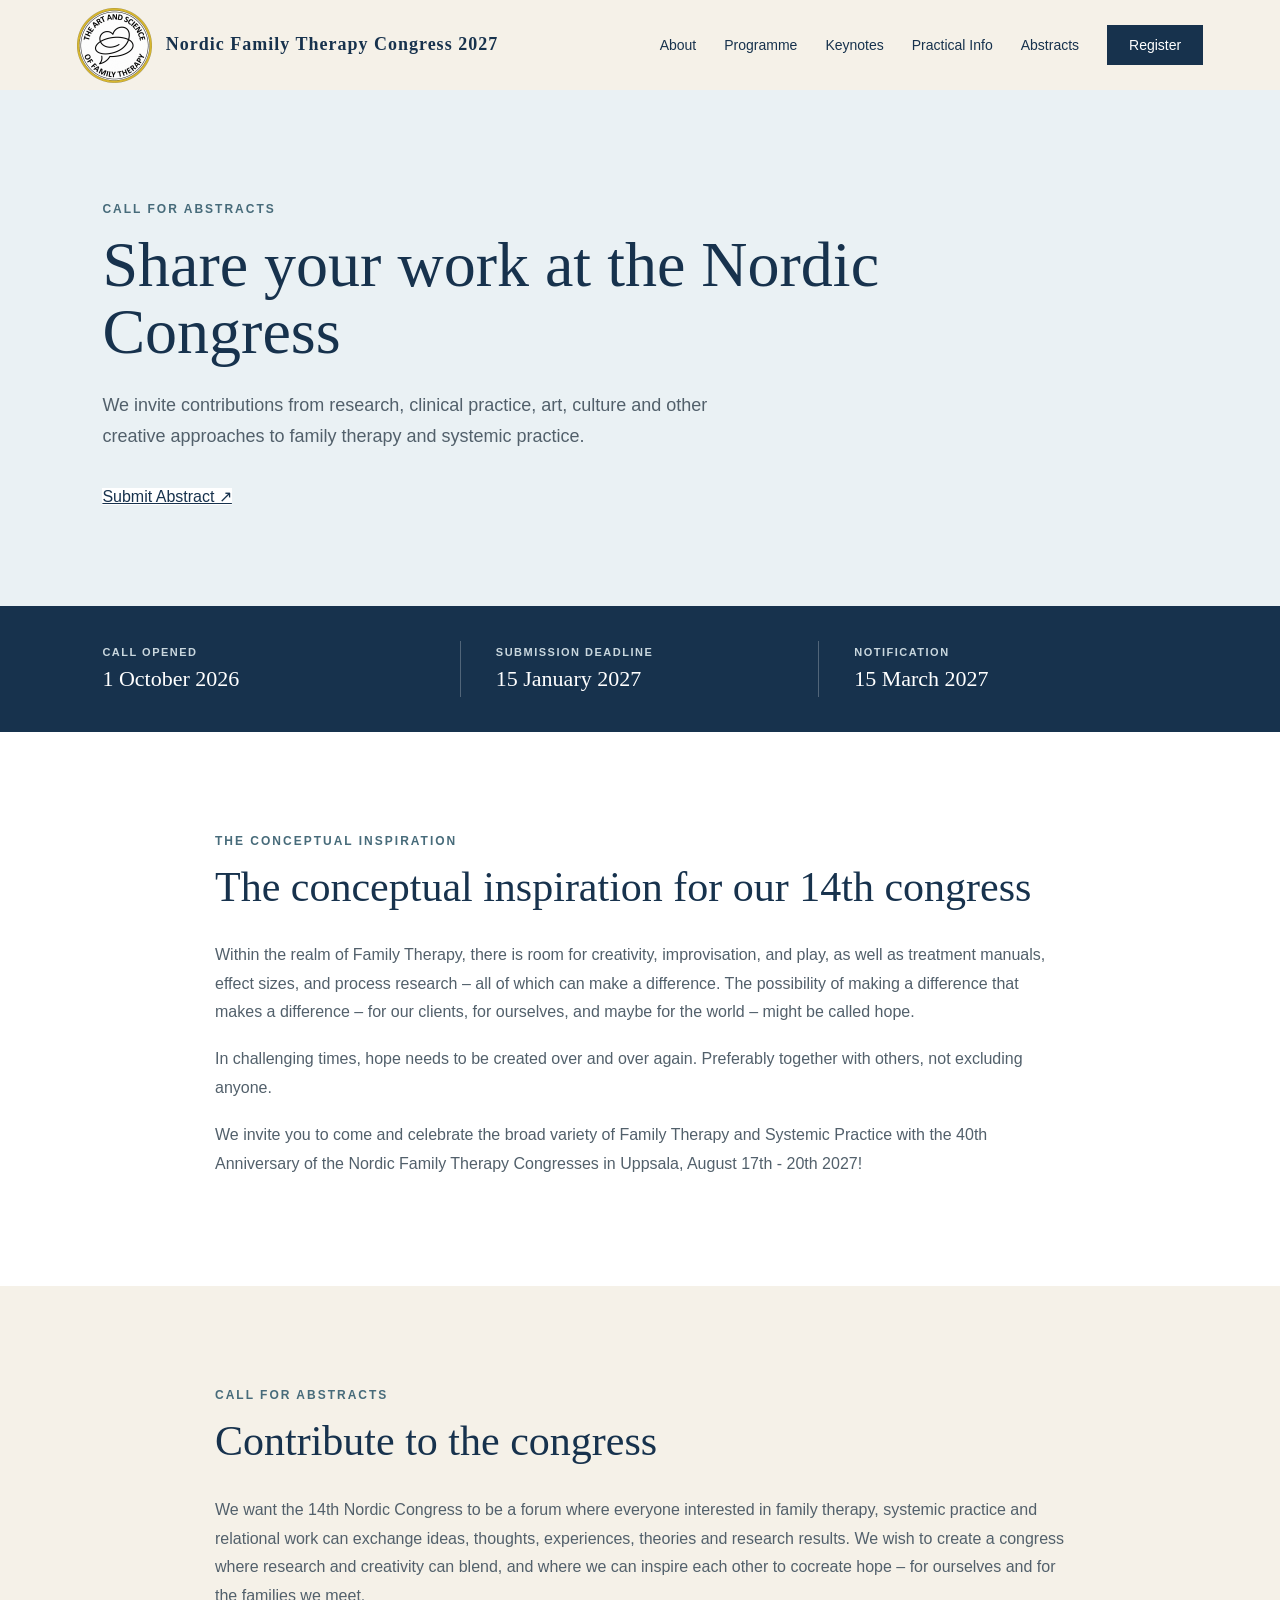
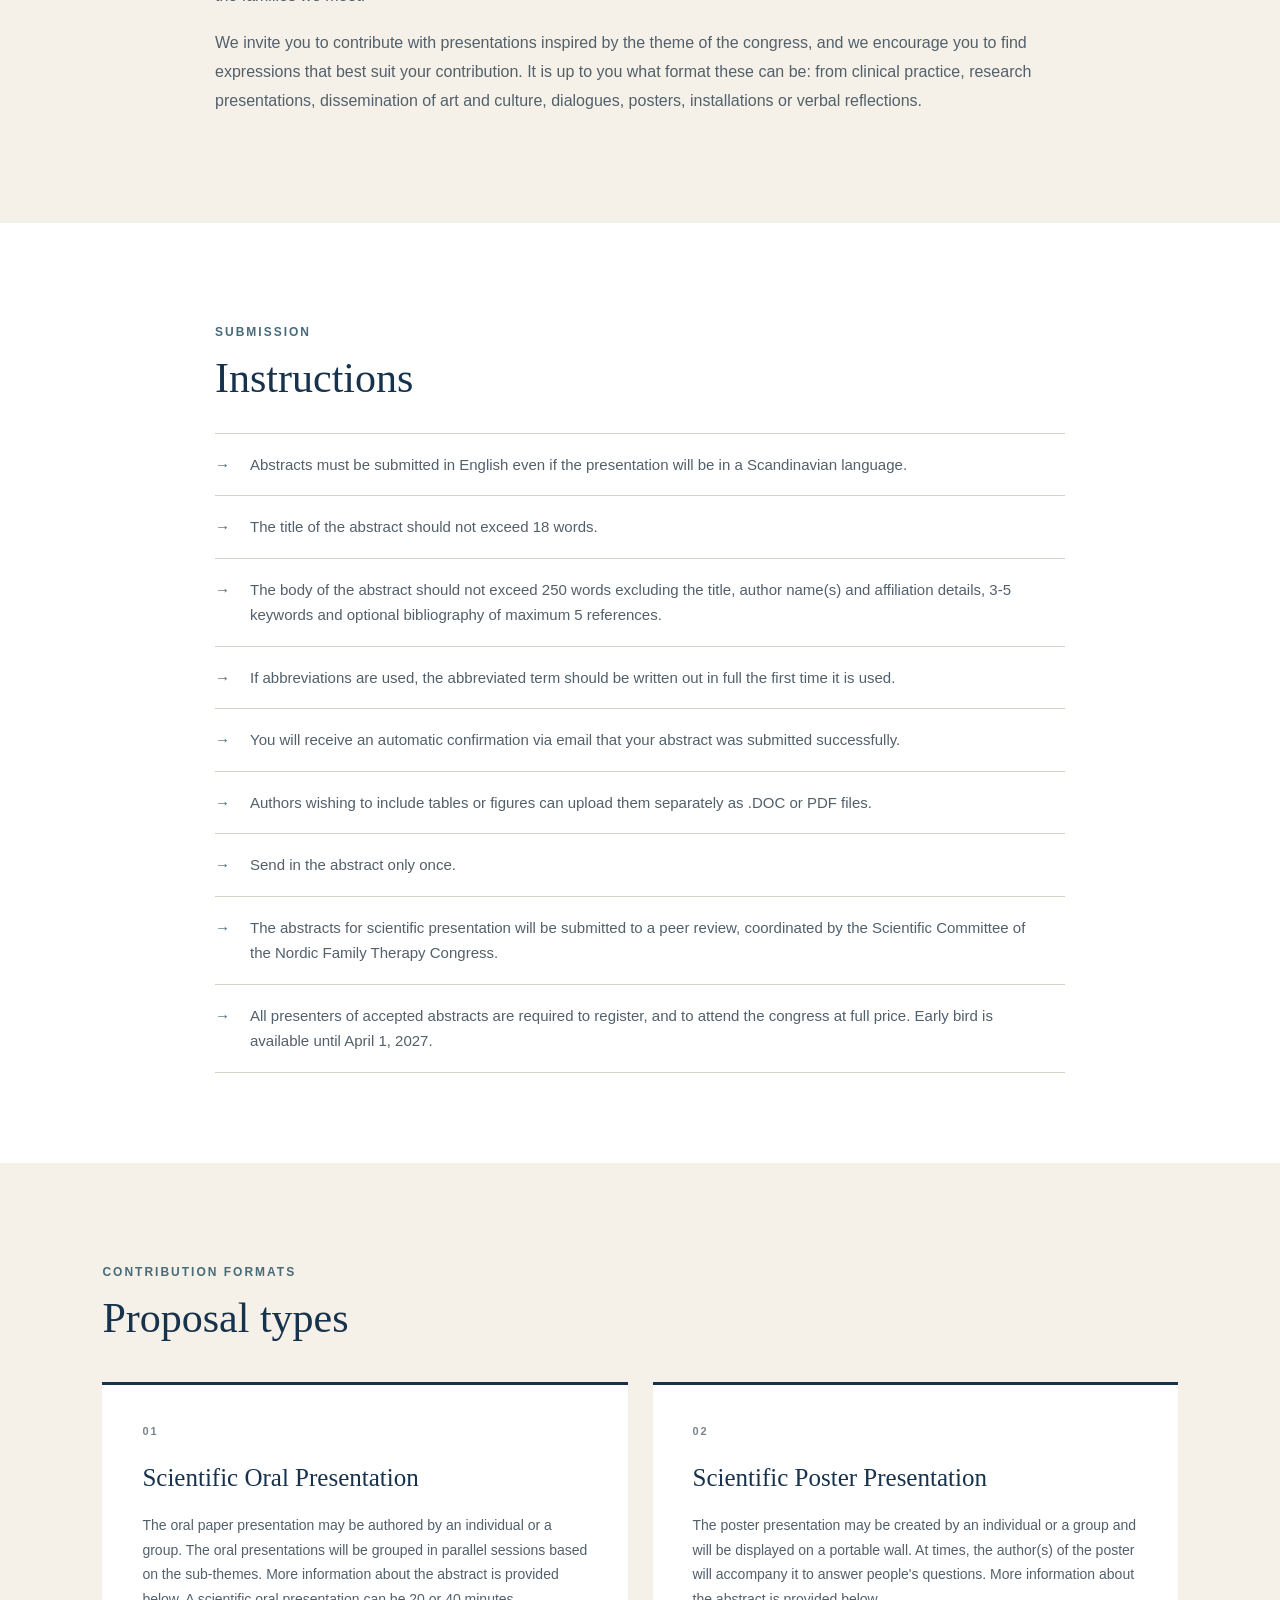
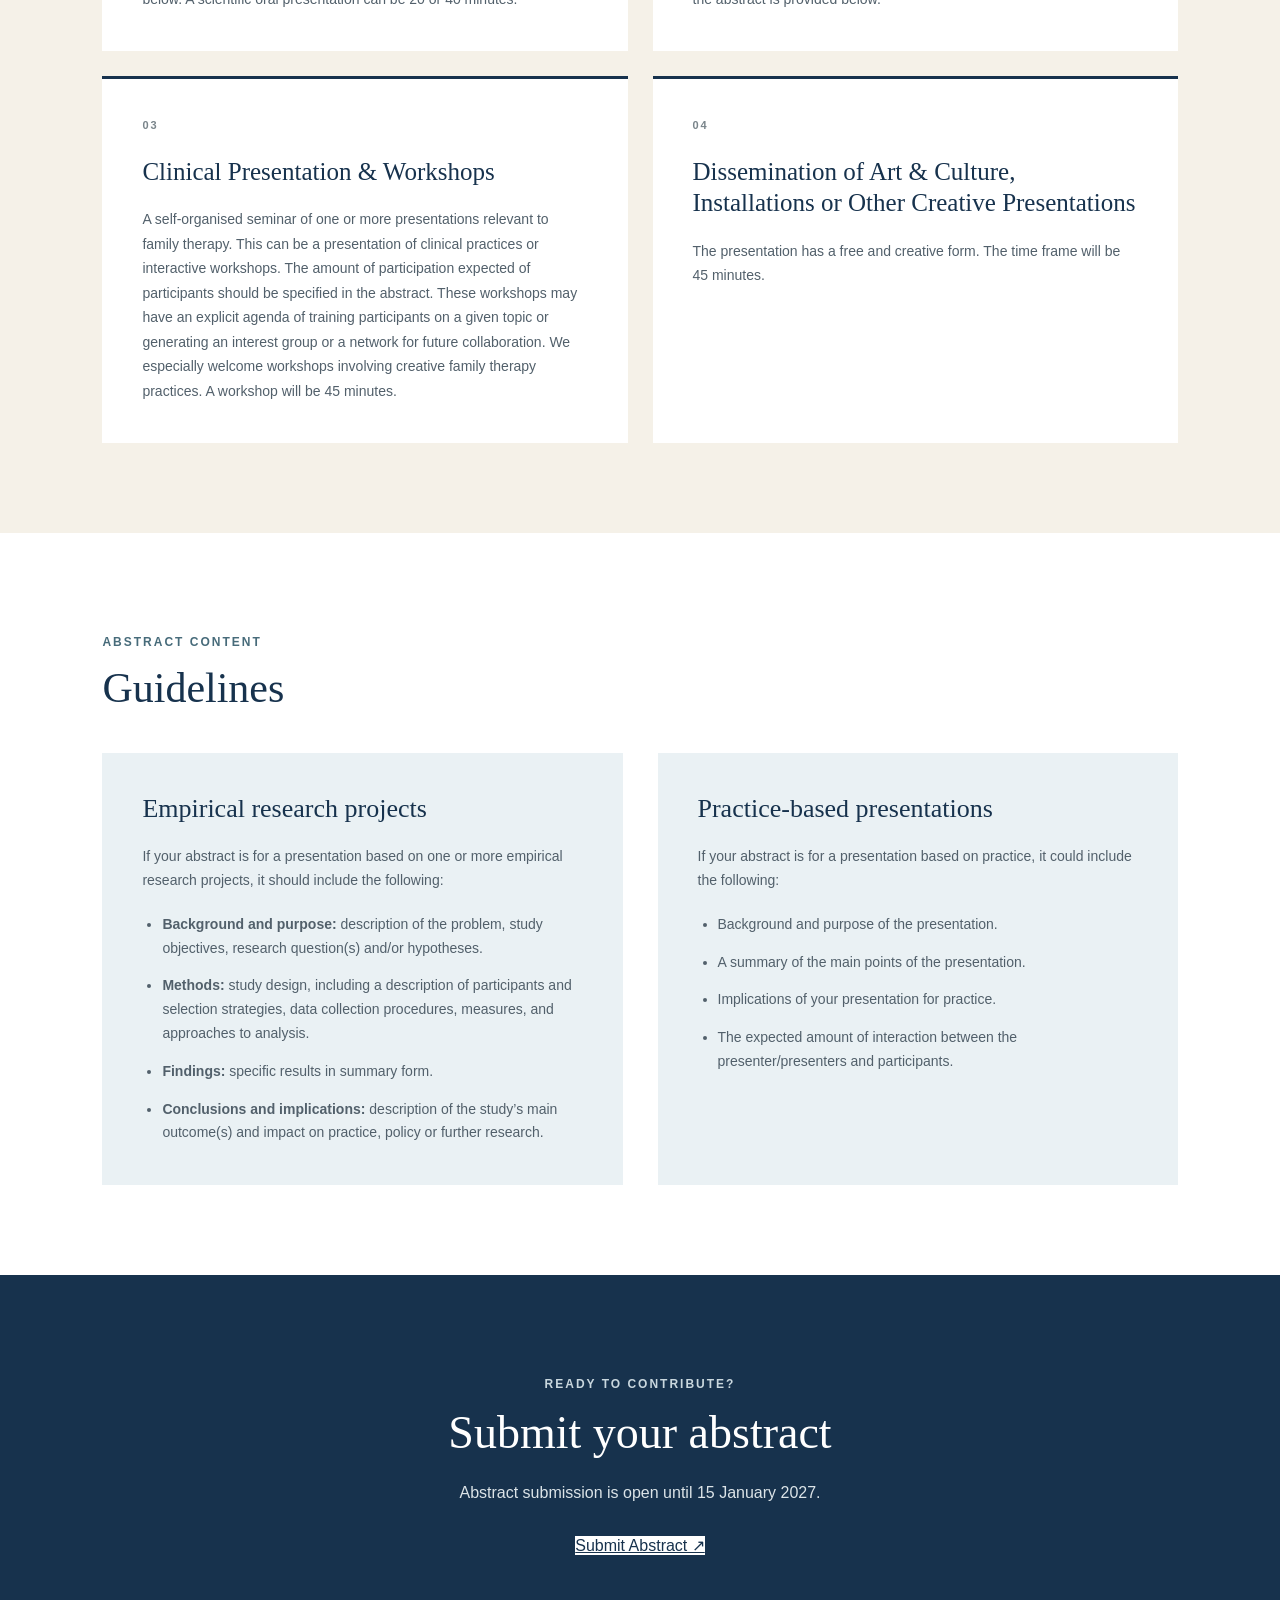
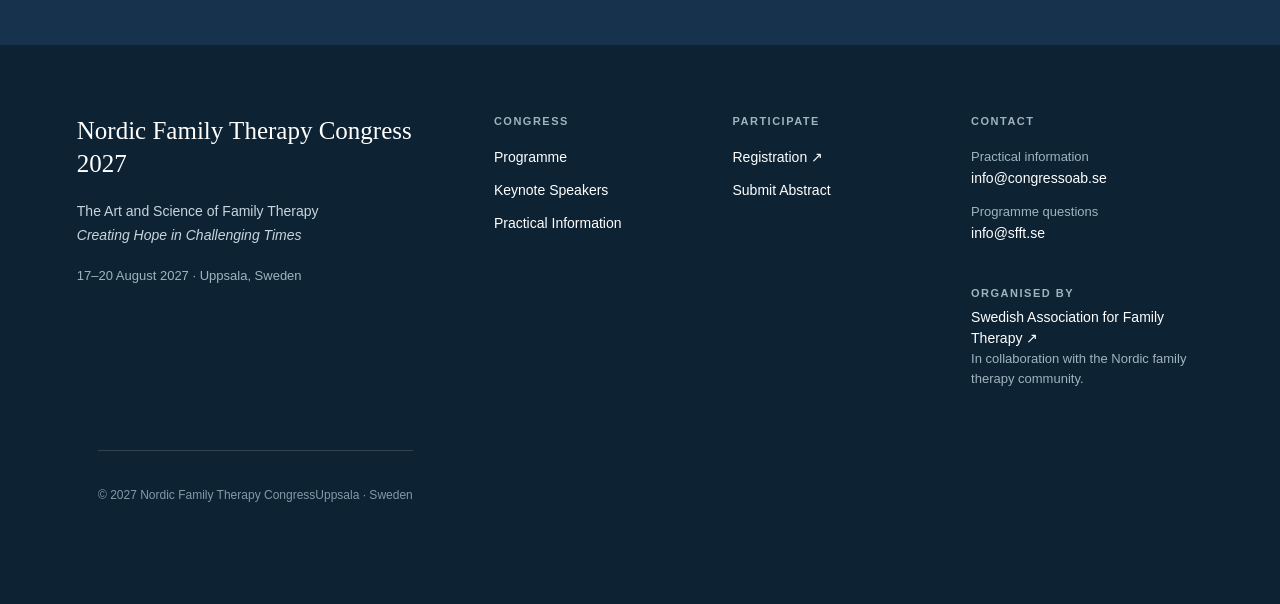
==== abstracts.html @ 8c4e74af "Lagt till abstracs.html och ändrat länkar till den och lagt till kontakt i footer" ====
<!DOCTYPE html>
<html lang="en">

<head>
    <meta charset="UTF-8">
    <meta name="viewport" content="width=device-width, initial-scale=1.0">

    <title>Practical Information | Nordic Family Therapy Congress 2027</title>

    <link rel="stylesheet" href="css/style.css">
</head>

<body>

    <header>

        <div class="logo">
    <a href="index.html">
        <img src="images/logo.webp"
             alt="Nordic Family Therapy Congress 2027 logo">
        <span>Nordic Family Therapy Congress 2027</span>
    </a>
</div>

        <button
            class="menu-toggle"
            aria-label="Open menu"
            aria-expanded="false"
        >
            <span></span>
            <span></span>
            <span></span>
        </button>

        <nav id="main-nav">

            <a href="index.html#about">About</a>

            <a href="index.html#programme">Programme</a>

            <a href="keynotes.html">Keynotes</a>

            <a href="practical-info.html">Practical Info</a>

            <a href="abstracts.html">Abstracts</a>

            <a
                class="register-button"
                href="https://axacoair.se/go?Ll78cadP"
                target="_blank"
                rel="noopener noreferrer"
            >
                Register
            </a>

        </nav>

    </header>


    <main>

    <!-- ABSTRACTS HERO -->
    <section class="subpage-hero abstracts-hero">
        <p class="section-label">CALL FOR ABSTRACTS</p>
        <h1>Share your work at the Nordic Congress</h1>

        <p class="subpage-intro">
            We invite contributions from research, clinical practice, art,
            culture and other creative approaches to family therapy and
            systemic practice.
        </p>

        <div class="abstract-hero-action">
            <a href="https://axacoair.se/go?FrjeRPb4"
               class="primary-button"
               target="_blank"
               rel="noopener noreferrer">
                Submit Abstract ↗
            </a>
        </div>
    </section>


    <!-- IMPORTANT DATES -->
    <section class="abstract-dates">
        <div class="abstract-dates-inner">

            <div class="abstract-date">
                <span>CALL OPENED</span>
                <strong>1 October 2026</strong>
            </div>

            <div class="abstract-date">
                <span>SUBMISSION DEADLINE</span>
                <strong>15 January 2027</strong>
            </div>

            <div class="abstract-date">
                <span>NOTIFICATION</span>
                <strong>15 March 2027</strong>
            </div>

        </div>
    </section>


    <!-- CONCEPTUAL INSPIRATION -->
    <section class="abstract-section">
        <div class="abstract-content">

            <p class="section-label">THE CONCEPTUAL INSPIRATION</p>
            <h2>The conceptual inspiration for our 14th congress</h2>

            <p>
                Within the realm of Family Therapy, there is room for creativity,
                improvisation, and play, as well as treatment manuals, effect sizes,
                and process research – all of which can make a difference. The
                possibility of making a difference that makes a difference – for our
                clients, for ourselves, and maybe for the world – might be called hope.
            </p>

            <p>
                In challenging times, hope needs to be created over and over again.
                Preferably together with others, not excluding anyone.
            </p>

            <p>
                We invite you to come and celebrate the broad variety of Family Therapy
                and Systemic Practice with the 40th Anniversary of the Nordic Family
                Therapy Congresses in Uppsala, August 17th - 20th 2027!
            </p>

        </div>
    </section>


    <!-- CALL FOR ABSTRACTS -->
    <section class="abstract-section abstract-section-light">
        <div class="abstract-content">

            <p class="section-label">CALL FOR ABSTRACTS</p>
            <h2>Contribute to the congress</h2>

            <p>
                We want the 14th Nordic Congress to be a forum where everyone interested
                in family therapy, systemic practice and relational work can exchange
                ideas, thoughts, experiences, theories and research results. We wish to
                create a congress where research and creativity can blend, and where we
                can inspire each other to cocreate hope – for ourselves and for the
                families we meet.
            </p>

            <p>
                We invite you to contribute with presentations inspired by the theme of
                the congress, and we encourage you to find expressions that best suit
                your contribution. It is up to you what format these can be: from
                clinical practice, research presentations, dissemination of art and
                culture, dialogues, posters, installations or verbal reflections.
            </p>

        </div>
    </section>


    <!-- INSTRUCTIONS -->
    <section class="abstract-section">
        <div class="abstract-content">

            <p class="section-label">SUBMISSION</p>
            <h2>Instructions</h2>

            <ul class="abstract-list">
                <li>
                    Abstracts must be submitted in English even if the presentation
                    will be in a Scandinavian language.
                </li>

                <li>
                    The title of the abstract should not exceed 18 words.
                </li>

                <li>
                    The body of the abstract should not exceed 250 words excluding
                    the title, author name(s) and affiliation details, 3-5 keywords
                    and optional bibliography of maximum 5 references.
                </li>

                <li>
                    If abbreviations are used, the abbreviated term should be written
                    out in full the first time it is used.
                </li>

                <li>
                    You will receive an automatic confirmation via email that your
                    abstract was submitted successfully.
                </li>

                <li>
                    Authors wishing to include tables or figures can upload them
                    separately as .DOC or PDF files.
                </li>

                <li>
                    Send in the abstract only once.
                </li>

                <li>
                    The abstracts for scientific presentation will be submitted to
                    a peer review, coordinated by the Scientific Committee of the
                    Nordic Family Therapy Congress.
                </li>

                <li>
                    All presenters of accepted abstracts are required to register,
                    and to attend the congress at full price. Early bird is available
                    until April 1, 2027.
                </li>
            </ul>

        </div>
    </section>


    <!-- PROPOSAL TYPES -->
    <section class="abstract-section abstract-section-light">
        <div class="abstract-content abstract-content-wide">

            <p class="section-label">CONTRIBUTION FORMATS</p>
            <h2>Proposal types</h2>

            <div class="proposal-grid">

                <article class="proposal-card">
                    <p class="proposal-number">01</p>
                    <h3>Scientific Oral Presentation</h3>
                    <p>
                        The oral paper presentation may be authored by an individual
                        or a group. The oral presentations will be grouped in parallel
                        sessions based on the sub-themes. More information about the
                        abstract is provided below. A scientific oral presentation can
                        be 20 or 40 minutes.
                    </p>
                </article>

                <article class="proposal-card">
                    <p class="proposal-number">02</p>
                    <h3>Scientific Poster Presentation</h3>
                    <p>
                        The poster presentation may be created by an individual or a
                        group and will be displayed on a portable wall. At times, the
                        author(s) of the poster will accompany it to answer people's
                        questions. More information about the abstract is provided below.
                    </p>
                </article>

                <article class="proposal-card">
                    <p class="proposal-number">03</p>
                    <h3>Clinical Presentation &amp; Workshops</h3>
                    <p>
                        A self-organised seminar of one or more presentations relevant
                        to family therapy. This can be a presentation of clinical
                        practices or interactive workshops. The amount of participation
                        expected of participants should be specified in the abstract.
                        These workshops may have an explicit agenda of training
                        participants on a given topic or generating an interest group
                        or a network for future collaboration. We especially welcome
                        workshops involving creative family therapy practices.
                        A workshop will be 45 minutes.
                    </p>
                </article>

                <article class="proposal-card">
                    <p class="proposal-number">04</p>
                    <h3>Dissemination of Art &amp; Culture, Installations or Other Creative Presentations</h3>
                    <p>
                        The presentation has a free and creative form. The time frame
                        will be 45 minutes.
                    </p>
                </article>

            </div>

        </div>
    </section>


    <!-- GUIDELINES -->
    <section class="abstract-section">
        <div class="abstract-content abstract-content-wide">

            <p class="section-label">ABSTRACT CONTENT</p>
            <h2>Guidelines</h2>

            <div class="guideline-grid">

                <div class="guideline-block">
                    <h3>Empirical research projects</h3>

                    <p>
                        If your abstract is for a presentation based on one or more
                        empirical research projects, it should include the following:
                    </p>

                    <ul>
                        <li>
                            <strong>Background and purpose:</strong> description of the
                            problem, study objectives, research question(s) and/or
                            hypotheses.
                        </li>

                        <li>
                            <strong>Methods:</strong> study design, including a
                            description of participants and selection strategies, data
                            collection procedures, measures, and approaches to analysis.
                        </li>

                        <li>
                            <strong>Findings:</strong> specific results in summary form.
                        </li>

                        <li>
                            <strong>Conclusions and implications:</strong> description
                            of the study’s main outcome(s) and impact on practice,
                            policy or further research.
                        </li>
                    </ul>
                </div>

                <div class="guideline-block">
                    <h3>Practice-based presentations</h3>

                    <p>
                        If your abstract is for a presentation based on practice, it
                        could include the following:
                    </p>

                    <ul>
                        <li>Background and purpose of the presentation.</li>
                        <li>A summary of the main points of the presentation.</li>
                        <li>Implications of your presentation for practice.</li>
                        <li>
                            The expected amount of interaction between the
                            presenter/presenters and participants.
                        </li>
                    </ul>
                </div>

            </div>

        </div>
    </section>


    <!-- FINAL SUBMISSION -->
    <section class="abstract-submit">
        <div class="abstract-submit-inner">

            <p class="section-label">READY TO CONTRIBUTE?</p>
            <h2>Submit your abstract</h2>

            <p>
                Abstract submission is open until 15 January 2027.
            </p>

            <a href="https://axacoair.se/go?FrjeRPb4"
               class="primary-button"
               target="_blank"
               rel="noopener noreferrer">
                Submit Abstract ↗
            </a>

        </div>
    </section>

</main>


    <footer class="site-footer">

        <div class="footer-main">

            <div class="footer-brand">

                <p class="footer-title">
                    Nordic Family Therapy Congress 2027
                </p>

                <p class="footer-theme">
                    The Art and Science of Family Therapy<br>
                    <em>Creating Hope in Challenging Times</em>
                </p>

                <p class="footer-date">
                    17–20 August 2027 · Uppsala, Sweden
                </p>

            </div>


            <div class="footer-links">

                <h3>Congress</h3>

                <a href="index.html#programme">Programme</a>

                <a href="keynotes.html">Keynote Speakers</a>

                <a href="practical-info.html">Practical Information</a>

            </div>


            <div class="footer-links">

                <h3>Participate</h3>

                <a
                    href="https://axacoair.se/go?Ll78cadP"
                    target="_blank"
                    rel="noopener noreferrer"
                >
                    Registration ↗
                </a>

                <a href="abstracts.html">Submit Abstract</a>

            </div>


            <div class="footer-links">
    <h3>Contact</h3>

    <p>
        Practical information<br>
        <a href="mailto:info@congressoab.se">info@congressoab.se</a>
    </p>

    <p>
        Programme questions<br>
        <a href="mailto:info@sfft.se">info@sfft.se</a>
    </p>

    <div class="footer-organiser">
        <h3>Organised by</h3>
        <a href="https://sfft.se/"
           target="_blank"
           rel="noopener noreferrer">
            Swedish Association for Family Therapy ↗
        </a>
        <p>In collaboration with the Nordic family therapy community.</p>
    </div>

        </div>


        <div class="footer-bottom">

            <p>© 2027 Nordic Family Therapy Congress</p>

            <p>Uppsala · Sweden</p>

        </div>

    </footer>


    <script>

        const menuToggle = document.querySelector('.menu-toggle');
        const navigation = document.querySelector('#main-nav');

        menuToggle.addEventListener('click', function () {

            navigation.classList.toggle('open');

            const isOpen = navigation.classList.contains('open');

            menuToggle.setAttribute('aria-expanded', isOpen);

        });


        navigation.querySelectorAll('a').forEach(function (link) {

            link.addEventListener('click', function () {

                navigation.classList.remove('open');

                menuToggle.setAttribute('aria-expanded', 'false');

            });

        });

    </script>

</body>

</html>
---- css/style.css ----
* {
    box-sizing: border-box;
}

html {
    scroll-behavior: smooth;
}

body {
    margin: 0;
    background-color: #f5f1e8;
    color: #17324d;
    font-family: Arial, sans-serif;
}


/* HEADER */

header {
    height: 90px;
    padding: 0 6%;
    display: flex;
    align-items: center;
    justify-content: space-between;
    background-color: #f5f1e8;
}

.logo {
    font-weight: bold;
    letter-spacing: 1px;
}

.logo a {
    display: flex;
    align-items: center;
    gap: 14px;
    color: #17324d;
    text-decoration: none;
}

.logo img {
    width: 75px;
    height: auto;
    display: block;
}

.logo span {
    font-family: Georgia, serif;
    font-size: 18px;
    line-height: 1.2;
}

nav {
    display: flex;
    align-items: center;
    gap: 28px;
}

nav a {
    color: #17324d;
    text-decoration: none;
    font-size: 14px;
}

.register-button {
    background-color: #17324d;
    color: white;
    padding: 12px 22px;
}


/* HERO */

.hero {
    min-height: 700px;
    padding: 110px 8%;

    background:
        linear-gradient(
            rgba(15, 40, 60, 0.55),
            rgba(15, 40, 60, 0.55)
        ),
        url("../images/uppsala-universitet.webp");

    background-size: cover;
    background-position: center;

    color: white;
}

.date {
    font-size: 14px;
    letter-spacing: 2px;
    font-weight: bold;
}

.hero h1 {
    font-family: Georgia, serif;
    font-size: 72px;
    line-height: 1.05;
    font-weight: normal;
    max-width: 850px;
    margin: 30px 0;
}

.hero h2 {
    font-family: Georgia, serif;
    font-size: 28px;
    font-weight: normal;
    font-style: italic;
}

.buttons {
    display: flex;
    gap: 15px;
    margin-top: 45px;
}

.buttons a {
    padding: 16px 28px;
    text-decoration: none;
    font-weight: bold;
}

.primary-button {
    background-color: white;
    color: #17324d;
}

.secondary-button {
    border: 2px solid white;
    color: white;
}
/* QUICK INFO */

.quick-info {
    display: grid;
    grid-template-columns: repeat(4, 1fr);
    max-width: 1300px;
    margin: 0 auto;
    padding: 45px 40px;
    background-color: #f5f1e8;
}

.info-box {
    padding: 10px 35px;
    border-right: 1px solid #c9c5bc;
}

.info-box:last-child {
    border-right: none;
}

.info-icon {
    font-size: 28px;
    margin-bottom: 15px;
}

.info-box h3 {
    font-family: Georgia, serif;
    font-size: 20px;
    margin: 0 0 10px 0;
}

.info-box p {
    font-size: 14px;
    line-height: 1.6;
    margin: 0;
    color: #52606b;
}
/* THEME SECTION */

.theme-section {
    display: grid;
    grid-template-columns: 1.15fr 0.85fr;
    min-height: 520px;
    background-color: #ffffff;
}

.theme-text {
    padding: 80px 9%;
}

.theme-lead {
    font-size: 17px !important;
}

.theme-quote {
    max-width: 600px;
    margin: 15px 0 30px 0;
    padding: 5px 0 5px 25px;

    border-left: 2px solid #476b7a;

    color: #17324d;

    font-family: Georgia, serif;
    font-size: 21px;
    line-height: 1.55;
    font-style: italic;
}

.anniversary-note {
    max-width: 600px;
    margin-top: 15px;
    padding-top: 25px;

    border-top: 1px solid #d8d3c8;
}

.anniversary-note span {
    display: block;
    margin-bottom: 10px;

    color: #476b7a;

    font-size: 11px;
    font-weight: bold;
    letter-spacing: 2px;
}

.anniversary-note p {
    margin: 0;

    color: #52606b;

    font-size: 15px;
    line-height: 1.8;
}

.section-label {
    font-size: 12px;
    font-weight: bold;
    letter-spacing: 2px;
    color: #476b7a;
    margin-bottom: 15px;
}

.theme-text h2 {
    font-family: Georgia, serif;
    font-size: 44px;
    line-height: 1.1;
    font-weight: normal;
    margin: 0 0 25px 0;
}

.theme-text > p:not(.section-label) {
    max-width: 560px;
    font-size: 16px;
    line-height: 1.8;
    color: #52606b;
    margin-bottom: 25px;
}

.text-link {
    color: #17324d;
    font-weight: bold;
    text-decoration: none;
    font-size: 14px;
}

.text-link:hover {
    text-decoration: underline;
}

.theme-image {
    min-height: 520px;
}

.theme-image img {
    width: 100%;
    height: 100%;
    object-fit: cover;
    display: block;
}
/* SPEAKERS */

.speakers-section {
    padding: 80px 6%;
    background-color: #eaf1f4;
}

.section-heading {
    max-width: 1300px;
    margin: 0 auto 35px auto;
    display: flex;
    justify-content: space-between;
    align-items: flex-end;
}

.section-heading h2 {
    font-family: Georgia, serif;
    font-size: 36px;
    font-weight: normal;
    margin: 8px 0 0 0;
}

.speakers-grid {
    max-width: 1300px;
    margin: 0 auto;

    display: grid;
    grid-template-columns: repeat(3, 1fr);
    gap: 24px;
}

.speaker-card {
    background-color: white;
    overflow: hidden;
}

.speaker-placeholder {
    height: 270px;
    background-color: #d2dde2;

    display: flex;
    align-items: center;
    justify-content: center;

    color: #6d7d85;
    font-size: 14px;
}
.speaker-photo {
    width: 100%;
    height: 320px;
    object-fit: cover;
    object-position: center 25%;
    display: block;
}
.mikael-photo {
    object-position: center 20%;
}

.speaker-info {
    padding: 22px;
}

.speaker-info h3 {
    font-family: Georgia, serif;
    font-size: 20px;
    margin: 0 0 7px 0;
}

.speaker-meta {
    font-size: 13px;
    color: #64747c;
    margin: 0 0 18px 0;
}

.speaker-title {
    font-family: Georgia, serif;
    font-size: 15px;
    line-height: 1.5;
    font-style: italic;
    margin: 0;
}
.dual-speaker-photo {
    display: grid;
    grid-template-columns: 1fr 1fr;
    height: 320px;
    overflow: hidden;
}

.dual-speaker-photo img {
    width: 100%;
    height: 100%;
    object-fit: cover;
    object-position: center;
}
/* ACTION CARDS */

.action-section {
    padding: 90px 6%;
    background-color: #f5f1e8;
}

.action-grid {
    max-width: 1300px;
    margin: 0 auto;

    display: grid;
    grid-template-columns: repeat(3, 1fr);
    gap: 24px;
}

.action-card {
    min-height: 330px;
    padding: 42px;

    background-color: white;

    display: flex;
    flex-direction: column;
}

.action-card h2 {
    font-family: Georgia, serif;
    font-size: 30px;
    font-weight: normal;

    margin: 8px 0 20px 0;
}

.action-card > p:not(.section-label) {
    color: #52606b;
    font-size: 15px;
    line-height: 1.7;

    margin: 0 0 30px 0;
}

.action-link {
    margin-top: auto;

    color: #17324d;
    font-size: 14px;
    font-weight: bold;
    text-decoration: none;
}

.action-link:hover {
    text-decoration: underline;
}
/* PROGRAMME */

.programme-section {
    padding: 90px 6%;
    background-color: #ffffff;
}

.programme-heading {
    max-width: 800px;
    margin: 0 auto 50px auto;
    text-align: center;
}

.programme-heading h2 {
    font-family: Georgia, serif;
    font-size: 42px;
    font-weight: normal;
    margin: 8px 0 20px 0;
}

.programme-heading > p:not(.section-label) {
    color: #52606b;
    font-size: 16px;
    line-height: 1.7;
}

.programme-days {
    max-width: 1000px;
    margin: 0 auto;
}

.programme-day {
    border-top: 1px solid #c9c5bc;
}

.programme-day:last-child {
    border-bottom: 1px solid #c9c5bc;
}

.programme-day summary {
    padding: 28px 10px;
    cursor: pointer;

    display: flex;
    justify-content: space-between;
    align-items: center;

    list-style: none;
}

.programme-day summary::-webkit-details-marker {
    display: none;
}

.day-name {
    display: block;

    font-family: Georgia, serif;
    font-size: 28px;
}

.day-date {
    display: block;

    margin-top: 5px;

    color: #64747c;
    font-size: 14px;
}

.day-symbol {
    font-size: 28px;
    font-weight: 300;
}

.programme-day[open] .day-symbol {
    transform: rotate(45deg);
}

.programme-content {
    padding: 0 10px 30px 10px;
}

.programme-item {
    display: grid;
    grid-template-columns: 130px 1fr;
    gap: 20px;

    padding: 13px 0;

    border-top: 1px solid #e6e3dc;

    font-size: 15px;
    line-height: 1.5;
}

.programme-item time {
    color: #64747c;
    font-weight: bold;
}

.keynote-item {
    color: #17324d;
}

.programme-note {
    max-width: 1000px;
    margin: 25px auto 0 auto;

    color: #7a858b;
    font-size: 13px;
    font-style: italic;
}
/* UPPSALA & PRACTICAL INFORMATION */

.uppsala-section {
    padding: 90px 6%;
    background-color: #17324d;
    color: white;
}

.uppsala-intro {
    max-width: 1300px;
    margin: 0 auto 65px auto;

    display: grid;
    grid-template-columns: 1fr 1fr;
    column-gap: 80px;
}

.light-label {
    grid-column: 1 / -1;
    color: #b9ccd6;
}

.uppsala-intro h2 {
    font-family: Georgia, serif;
    font-size: 46px;
    line-height: 1.1;
    font-weight: normal;

    margin: 10px 0 0 0;
}

.uppsala-intro > p:not(.section-label) {
    align-self: end;

    max-width: 560px;
    margin: 10px 0 0 0;

    color: #d9e2e7;
    font-size: 16px;
    line-height: 1.8;
}

.practical-grid {
    max-width: 1300px;
    margin: 0 auto;

    display: grid;
    grid-template-columns: repeat(3, 1fr);

    border-top: 1px solid rgba(255, 255, 255, 0.25);
}

.practical-item {
    padding: 40px 35px 10px 0;
}

.practical-item + .practical-item {
    padding-left: 35px;
    border-left: 1px solid rgba(255, 255, 255, 0.25);
}

.practical-number {
    display: block;

    margin-bottom: 30px;

    color: #9fb8c4;
    font-size: 12px;
    letter-spacing: 2px;
}

.practical-item h3 {
    font-family: Georgia, serif;
    font-size: 24px;
    font-weight: normal;

    margin: 0 0 15px 0;
}

.practical-item p {
    min-height: 85px;

    color: #d9e2e7;
    font-size: 14px;
    line-height: 1.7;
}

.light-link {
    display: inline-block;
    margin-top: 15px;

    color: white;
    font-size: 14px;
    font-weight: bold;
    text-decoration: none;
}

.light-link:hover {
    text-decoration: underline;
}
/* FOOTER */

.site-footer {
    padding: 70px 6% 30px 6%;
    background-color: #0d2233;
    color: white;
}

.footer-main {
    max-width: 1300px;
    margin: 0 auto 60px auto;

    display: grid;
    grid-template-columns: 2fr 1fr 1fr 1.3fr;
    gap: 60px;
}

.footer-title {
    font-family: Georgia, serif;
    font-size: 25px;
    line-height: 1.3;

    margin: 0 0 20px 0;
}

.footer-theme {
    color: #c7d5dc;
    font-size: 14px;
    line-height: 1.7;

    margin-bottom: 20px;
}

.footer-date {
    color: #9fb4be;
    font-size: 13px;
}

.footer-links {
    display: flex;
    flex-direction: column;
    align-items: flex-start;
    gap: 12px;
}

.footer-links h3 {
    margin: 0 0 8px 0;

    color: #9fb4be;
    font-size: 11px;
    letter-spacing: 1.5px;
    text-transform: uppercase;
}

.footer-links a {
    color: white;
    font-size: 14px;
    line-height: 1.5;
    text-decoration: none;
}

.footer-links a:hover {
    text-decoration: underline;
}

.footer-links p {
    margin: 0;

    color: #9fb4be;
    font-size: 13px;
    line-height: 1.6;
}

.footer-organiser {
    margin-top: 30px;
}

.footer-bottom {
    max-width: 1300px;
    margin: 0 auto;
    padding-top: 25px;

    border-top: 1px solid rgba(255, 255, 255, 0.15);

    display: flex;
    justify-content: space-between;

    color: #829ba7;
    font-size: 12px;
}

/* SUBPAGES */

.logo a {
    color: #17324d;
    text-decoration: none;
}

.subpage-hero {
    padding: 100px 8%;
    background-color: #eaf1f4;
}

.subpage-hero h1 {
    max-width: 850px;
    margin: 15px 0 25px 0;

    font-family: Georgia, serif;
    font-size: 64px;
    line-height: 1.05;
    font-weight: normal;
}

.subpage-intro {
    max-width: 650px;
    margin: 0;

    color: #52606b;
    font-size: 18px;
    line-height: 1.7;
}

/* KEYNOTE PAGE */

.keynotes-list {
    background-color: #ffffff;
}

.keynote-profile {
    max-width: 1300px;
    margin: 0 auto;

    display: grid;
    grid-template-columns: 1fr 1fr;

    min-height: 620px;

    border-bottom: 1px solid #d8d3c8;
}

.keynote-profile:last-child {
    border-bottom: none;
}

.keynote-image {
    min-height: 620px;
    overflow: hidden;
}

.keynote-image img {
    width: 100%;
    height: 100%;

    object-fit: cover;
    object-position: center;

    display: block;
}

.keynote-profile.reverse .keynote-image {
    order: 2;
}

.keynote-profile.reverse .keynote-content {
    order: 1;
}

.keynote-content {
    padding: 70px 10%;

    display: flex;
    flex-direction: column;
    justify-content: center;
}

.keynote-country {
    margin: 0 0 12px 0;

    color: #476b7a;

    font-size: 12px;
    font-weight: bold;
    letter-spacing: 2px;
}

.keynote-content h2 {
    margin: 0 0 40px 0;

    font-family: Georgia, serif;
    font-size: 42px;
    line-height: 1.1;
    font-weight: normal;
}

.keynote-label {
    margin: 0 0 8px 0;

    color: #7a858b;

    font-size: 11px;
    font-weight: bold;
    letter-spacing: 1.5px;
}

.keynote-talk h3 {
    margin: 0 0 15px 0;

    font-family: Georgia, serif;
    font-size: 24px;
    line-height: 1.3;
    font-weight: normal;
    font-style: italic;
}

.keynote-emphasis {
    color: #17324d !important;
    font-family: Georgia, serif;
    font-size: 17px !important;
    line-height: 1.6 !important;
}

.keynote-closing {
    color: #17324d !important;
    font-family: Georgia, serif;
    font-size: 17px !important;
    line-height: 1.6 !important;
    font-style: italic;
}

.keynote-talk > p:not(.keynote-label),
.keynote-bio > p:not(.keynote-label) {
    margin: 0 0 16px 0;
    color: #52606b;
    font-size: 15px;
    line-height: 1.75;
}

.keynote-talk > p:last-child,
.keynote-bio > p:last-child {
    margin-bottom: 0;
}

.keynote-bio {
    margin-top: 35px;
    padding-top: 30px;

    border-top: 1px solid #e0ddd5;
}

.keynote-bio h4 {
    margin: 24px 0 10px 0;
    color: #17324d;
    font-family: Georgia, serif;
    font-size: 18px;
    font-weight: normal;
}

.keynote-bio .keynote-label + h4 {
    margin-top: 12px;
}

.keynote-and {
    color: #7a858b;
    font-size: 28px;
    font-style: italic;
}

.keynote-image-dual {
    display: grid;
    grid-template-columns: 1fr 1fr;
}

.keynote-image-dual img {
    min-width: 0;
}

.mikael-keynote-photo {
    object-position: center 20% !important;
}

/* PRACTICAL INFORMATION */

.practical-nav {
    display: flex;
    justify-content: center;
    gap: 40px;

    padding: 22px 30px;

    background-color: #17324d;
}

.practical-nav a {
    color: #ffffff;
    text-decoration: none;

    font-size: 13px;
    font-weight: bold;
    letter-spacing: 0.5px;
}

.practical-nav a:hover {
    text-decoration: underline;
}


.practical-section {
    padding: 90px 8%;
}

.practical-section-heading {
    max-width: 720px;
    margin-bottom: 55px;
}

.practical-section-heading h2,
.travel-section h2 {
    margin: 12px 0 20px 0;

    font-family: Georgia, serif;
    font-size: 46px;
    line-height: 1.1;
    font-weight: normal;
}

.practical-section-heading > p:not(.section-label) {
    color: #52606b;
    font-size: 17px;
    line-height: 1.7;
}

.small-note {
    font-size: 14px !important;
}


/* IMPORTANT DATES */

.dates-grid {
    max-width: 1100px;

    display: grid;
    grid-template-columns: 1fr 1fr;
    gap: 80px;
}

.dates-column h3 {
    margin: 0 0 25px 0;

    font-family: Georgia, serif;
    font-size: 27px;
    font-weight: normal;
}

.date-item {
    display: grid;
    grid-template-columns: 150px 1fr;
    gap: 25px;

    padding: 20px 0;

    border-top: 1px solid #d8d3c8;
}

.date-item time {
    color: #476b7a;

    font-size: 13px;
    font-weight: bold;
}

.date-item p {
    margin: 0;

    color: #17324d;

    font-size: 15px;
}


/* FEES */

.fees-section {
    background-color: #eaf1f4;
}

.fee-cards {
    max-width: 1200px;

    display: grid;
    grid-template-columns: repeat(3, 1fr);
    gap: 20px;

    margin-bottom: 55px;
}

.fee-card {
    padding: 35px;

    background-color: #ffffff;
}

.fee-card.featured {
    background-color: #17324d;
    color: #ffffff;
}

.fee-label {
    margin: 0 0 10px 0;

    font-size: 11px;
    font-weight: bold;
    letter-spacing: 1.5px;
}

.fee-deadline {
    min-height: 38px;
    margin: 0 0 30px 0;

    color: #687781;

    font-size: 14px;
}

.fee-card.featured .fee-deadline {
    color: #cbd7df;
}

.fee-price {
    margin: 0;

    font-family: Georgia, serif;
    font-size: 42px;
}

.fee-price span {
    font-family: Arial, sans-serif;
    font-size: 13px;
    font-weight: bold;
}

.fee-note {
    margin: 15px 0 0 0;

    color: #687781;

    font-size: 12px;
}

.fee-details {
    max-width: 1100px;

    display: grid;
    grid-template-columns: 1fr 1fr;
    gap: 70px;

    margin-top: 20px;
}

.fee-details h3,
.cancellation-box h3 {
    font-family: Georgia, serif;
    font-size: 23px;
    font-weight: normal;
}

.fee-details p,
.fee-details li,
.cancellation-box p {
    color: #52606b;

    font-size: 14px;
    line-height: 1.7;
}

.fee-details ul {
    padding-left: 20px;
}

.cancellation-box {
    max-width: 1100px;

    margin-top: 45px;
    padding: 30px;

    border: 1px solid #cbd6da;
    background-color: rgba(255, 255, 255, 0.45);
}

.cancellation-box h3 {
    margin-top: 0;
}

.cancellation-box a {
    color: #17324d;
}

.practical-register-button {
    display: inline-block;

    margin-top: 35px;
    padding: 16px 24px;

    background-color: #17324d;
    color: #ffffff;

    text-decoration: none;

    font-size: 13px;
    font-weight: bold;
}


/* ACCOMMODATION */

.accommodation-section {
    background-color: #ffffff;
}

.hotel-grid {
    max-width: 1300px;

    display: grid;
    grid-template-columns: repeat(2, 1fr);
    gap: 35px;
}

.hotel-card {
    display: flex;
    flex-direction: column;

    background-color: #f5f1e8;

    overflow: hidden;
}

.hotel-image {
    height: 300px;
    overflow: hidden;
}

.hotel-image img {
    width: 100%;
    height: 100%;

    object-fit: cover;
    display: block;

    transition: transform 0.4s ease;
}

.hotel-card:hover .hotel-image img {
    transform: scale(1.025);
}

.hotel-content {
    display: flex;
    flex-direction: column;
    flex-grow: 1;

    padding: 35px;
}

.hotel-content h3 {
    margin: 0 0 18px 0;

    font-family: Georgia, serif;
    font-size: 27px;
    line-height: 1.2;
    font-weight: normal;
}

.hotel-description {
    flex-grow: 1;

    margin: 0 0 30px 0;

    color: #52606b;

    font-size: 14px;
    line-height: 1.7;
}

.hotel-details {
    display: grid;
    grid-template-columns: 1fr 1fr;

    margin-bottom: 25px;

    border-top: 1px solid #d4d0c6;
    border-bottom: 1px solid #d4d0c6;
}

.hotel-details > div {
    padding: 20px 15px 20px 0;
}

.hotel-details > div + div {
    padding-left: 20px;

    border-left: 1px solid #d4d0c6;
}

.hotel-details span {
    display: block;

    margin-bottom: 6px;

    color: #687781;

    font-size: 11px;
    font-weight: bold;
    letter-spacing: 0.5px;
    text-transform: uppercase;
}

.hotel-details strong {
    display: block;

    color: #17324d;

    font-family: Georgia, serif;
    font-size: 21px;
    font-weight: normal;
}

.hotel-details small {
    color: #687781;
    font-size: 11px;
}

.hotel-address {
    margin: 0;

    color: #476b7a;

    font-size: 12px;
    font-weight: bold;
}

/* TRAVEL */

.travel-section {
    padding: 90px 8%;

    background-color: #f5f1e8;
}

.travel-section > div {
    max-width: 700px;
}

.travel-section p:not(.section-label) {
    color: #52606b;

    font-size: 17px;
    line-height: 1.7;
}

/* MOBILE MENU BUTTON */

.menu-toggle {
    display: none;

    width: 42px;
    height: 42px;

    padding: 8px;

    background: none;
    border: none;

    cursor: pointer;
}

.menu-toggle span {
    display: block;

    width: 100%;
    height: 2px;

    margin: 6px 0;

    background-color: #17324d;
}

/* ABSTRACTS PAGE */

.abstract-hero-action {
    margin-top: 35px;
}

.abstract-dates {
    background-color: #17324d;
    color: #ffffff;
}

.abstract-dates-inner {
    max-width: 1300px;
    margin: 0 auto;
    padding: 35px 8%;
    display: grid;
    grid-template-columns: repeat(3, 1fr);
}

.abstract-date {
    padding: 5px 35px;
    border-right: 1px solid rgba(255, 255, 255, 0.25);
}

.abstract-date:first-child {
    padding-left: 0;
}

.abstract-date:last-child {
    border-right: none;
}

.abstract-date span {
    display: block;
    margin-bottom: 8px;
    font-size: 11px;
    font-weight: bold;
    letter-spacing: 1.5px;
    color: #c9d7de;
}

.abstract-date strong {
    display: block;
    font-family: Georgia, serif;
    font-size: 22px;
    font-weight: normal;
}


/* Main abstract sections */

.abstract-section {
    padding: 90px 8%;
    background-color: #ffffff;
}

.abstract-section-light {
    background-color: #f5f1e8;
}

.abstract-content {
    max-width: 850px;
    margin: 0 auto;
}

.abstract-content-wide {
    max-width: 1300px;
}

.abstract-content > h2 {
    margin: 12px 0 30px 0;
    font-family: Georgia, serif;
    font-size: 42px;
    line-height: 1.15;
    font-weight: normal;
    color: #17324d;
}

.abstract-content > p:not(.section-label) {
    margin: 0 0 18px 0;
    color: #52606b;
    font-size: 16px;
    line-height: 1.8;
}


/* Instructions */

.abstract-list {
    margin: 30px 0 0 0;
    padding: 0;
    list-style: none;
    border-top: 1px solid #d8d3c8;
}

.abstract-list li {
    position: relative;
    padding: 18px 15px 18px 35px;
    color: #52606b;
    font-size: 15px;
    line-height: 1.7;
    border-bottom: 1px solid #d8d3c8;
}

.abstract-list li::before {
    content: "→";
    position: absolute;
    left: 0;
    top: 18px;
    color: #476b7a;
}


/* Proposal types */

.proposal-grid {
    display: grid;
    grid-template-columns: repeat(2, 1fr);
    gap: 25px;
    margin-top: 40px;
}

.proposal-card {
    padding: 40px;
    background-color: #ffffff;
    border-top: 3px solid #17324d;
}

.proposal-number {
    margin: 0 0 25px 0;
    color: #7a858b;
    font-size: 11px;
    font-weight: bold;
    letter-spacing: 2px;
}

.proposal-card h3 {
    margin: 0 0 20px 0;
    font-family: Georgia, serif;
    font-size: 25px;
    line-height: 1.25;
    font-weight: normal;
    color: #17324d;
}

.proposal-card > p:not(.proposal-number) {
    margin: 0;
    color: #52606b;
    font-size: 14px;
    line-height: 1.75;
}


/* Guidelines */

.guideline-grid {
    display: grid;
    grid-template-columns: repeat(2, 1fr);
    gap: 35px;
    margin-top: 40px;
}

.guideline-block {
    padding: 40px;
    background-color: #eaf1f4;
}

.guideline-block h3 {
    margin: 0 0 20px 0;
    font-family: Georgia, serif;
    font-size: 26px;
    line-height: 1.25;
    font-weight: normal;
    color: #17324d;
}

.guideline-block p,
.guideline-block li {
    color: #52606b;
    font-size: 14px;
    line-height: 1.7;
}

.guideline-block p {
    margin: 0 0 20px 0;
}

.guideline-block ul {
    margin: 0;
    padding-left: 20px;
}

.guideline-block li {
    margin-bottom: 14px;
}

.guideline-block li:last-child {
    margin-bottom: 0;
}


/* Final submission block */

.abstract-submit {
    padding: 90px 8%;
    background-color: #17324d;
    color: #ffffff;
    text-align: center;
}

.abstract-submit-inner {
    max-width: 700px;
    margin: 0 auto;
}

.abstract-submit .section-label {
    color: #c9d7de;
}

.abstract-submit h2 {
    margin: 12px 0 20px 0;
    font-family: Georgia, serif;
    font-size: 46px;
    font-weight: normal;
}

.abstract-submit p:not(.section-label) {
    margin: 0 0 30px 0;
    color: #dce4e8;
    font-size: 16px;
    line-height: 1.7;
}

.abstract-submit .primary-button {
    display: inline-block;
}

.abstract-notice {
    background-color: #17324d;
    color: #ffffff;
}

.abstract-notice-inner {
    max-width: 1300px;
    margin: 0 auto;
    padding: 22px 8%;
    display: flex;
    align-items: center;
    justify-content: space-between;
    gap: 30px;
}

.abstract-notice-text {
    display: flex;
    align-items: center;
    gap: 25px;
}

.abstract-notice-text span {
    color: #c9d7de;
    font-size: 11px;
    font-weight: bold;
    letter-spacing: 1.5px;
}

.abstract-notice-text p {
    margin: 0;
    font-size: 15px;
}

.abstract-notice-text strong {
    font-weight: normal;
    color: #c9d7de;
}

.abstract-notice a {
    color: #ffffff;
    text-decoration: none;
    font-size: 13px;
    font-weight: bold;
    white-space: nowrap;
}

.abstract-notice a:hover {
    text-decoration: underline;
}

/* MOBILE */

@media (max-width: 800px) {

    header {
        height: auto;
        padding: 20px;
    }

    .menu-toggle {
    display: block;
    }
        .subpage-hero {
        padding: 70px 25px;
    }

    .subpage-hero h1 {
        font-size: 44px;
    }

    .subpage-intro {
        font-size: 16px;
    }

    .practical-nav {
        justify-content: flex-start;
        gap: 25px;

        padding: 18px 25px;

        overflow-x: auto;
    }

    .practical-nav a {
        white-space: nowrap;
    }

    .practical-section,
    .travel-section {
        padding: 65px 25px;
    }

    .practical-section-heading {
        margin-bottom: 40px;
    }

    .practical-section-heading h2,
    .travel-section h2 {
        font-size: 36px;
    }

    .dates-grid {
        grid-template-columns: 1fr;
        gap: 45px;
    }

    .date-item {
        grid-template-columns: 125px 1fr;
        gap: 20px;
    }

    .fee-cards {
        grid-template-columns: 1fr;
    }

    .fee-details {
        grid-template-columns: 1fr;
        gap: 30px;
    }

    .fee-deadline {
        min-height: 0;
    }

        .hotel-grid {
        grid-template-columns: 1fr;
        gap: 25px;
    }

    .hotel-image {
        height: 260px;
    }

    .hotel-content {
        padding: 28px 25px;
    }

    .hotel-content h3 {
        font-size: 25px;
    }

.logo img {
    width: 55px;
}

.logo span {
    font-size: 15px;
}

header {
    position: relative;
}

    /* ABSTRACTS PAGE */

    .abstract-hero-action {
        margin-top: 30px;
    }

    .abstract-dates-inner {
        grid-template-columns: 1fr;
        padding: 15px 25px;
    }

    .abstract-date {
        padding: 20px 0;
        border-right: none;
        border-bottom: 1px solid rgba(255, 255, 255, 0.25);
    }

    .abstract-date:first-child {
        padding-left: 0;
    }

    .abstract-date:last-child {
        border-bottom: none;
    }

    .abstract-date strong {
        font-size: 20px;
    }

    .abstract-section {
        padding: 65px 25px;
    }

    .abstract-content > h2 {
        font-size: 34px;
        margin-bottom: 25px;
    }

    .abstract-content > p:not(.section-label) {
        font-size: 15px;
        line-height: 1.75;
    }

    .proposal-grid {
        grid-template-columns: 1fr;
        gap: 20px;
        margin-top: 30px;
    }

    .proposal-card {
        padding: 30px 25px;
    }

    .proposal-card h3 {
        font-size: 23px;
    }

    .guideline-grid {
        grid-template-columns: 1fr;
        gap: 20px;
        margin-top: 30px;
    }

    .guideline-block {
        padding: 30px 25px;
    }

    .guideline-block h3 {
        font-size: 23px;
    }

    .abstract-submit {
        padding: 70px 25px;
    }

    .abstract-submit h2 {
        font-size: 36px;
    }

    .abstract-notice-inner {
    padding: 22px 25px;
    flex-direction: column;
    align-items: flex-start;
    gap: 15px;
}

.abstract-notice-text {
    flex-direction: column;
    align-items: flex-start;
    gap: 7px;
}

.abstract-notice-text p {
    line-height: 1.5;
}

#main-nav {
    display: none;

    position: absolute;
    top: 100%;
    left: 0;
    right: 0;

    padding: 25px;

    background-color: #f5f1e8;

    flex-direction: column;
    align-items: flex-start;
    gap: 20px;

    z-index: 1000;

    border-top: 1px solid #d8d3c8;
}

#main-nav.open {
    display: flex;
}

#main-nav a {
    font-size: 16px;
}

#main-nav .register-button {
    display: inline-block;
}

    .hero {
        min-height: 650px;
        padding: 80px 25px;
    }

    .hero h1 {
        font-size: 46px;
    }

    .hero h2 {
        font-size: 23px;
    }

    .buttons {
        flex-direction: column;
        align-items: flex-start;
    }
.theme-section {
    grid-template-columns: 1fr;
}

.theme-text {
    padding: 60px 25px;
}

.theme-text h2 {
    font-size: 36px;
}

.theme-image {
    min-height: 320px;
}
.speakers-section {
    padding: 60px 25px;
}

.section-heading {
    align-items: flex-start;
    flex-direction: column;
    gap: 20px;
}

.section-heading h2 {
    font-size: 32px;
}
.quick-info {
    display: grid;
    grid-template-columns: 1fr;
    width: 100%;
    padding: 20px 25px;
}

.info-box {
    width: 100%;
    padding: 25px 0;

    border-right: none;
    border-bottom: 1px solid #c9c5bc;
}

.info-box:last-child {
    border-bottom: none;
}
.speakers-grid {
    grid-template-columns: 1fr;
}

.speaker-placeholder {
    height: 350px;
}
.action-section {
    padding: 60px 25px;
}

.action-grid {
    grid-template-columns: 1fr;
}

.action-card {
    min-height: 280px;
    padding: 32px;
}
.programme-section {
    padding: 60px 25px;
}

.programme-heading {
    text-align: left;
}

.programme-heading h2 {
    font-size: 36px;
}

.programme-item {
    grid-template-columns: 90px 1fr;
    gap: 15px;
}

.day-name {
    font-size: 24px;
}
.uppsala-section {
    padding: 60px 25px;
}

.uppsala-intro {
    grid-template-columns: 1fr;
    margin-bottom: 45px;
}

.light-label {
    grid-column: auto;
}

.uppsala-intro h2 {
    font-size: 36px;
    margin-bottom: 25px;
}

.practical-grid {
    grid-template-columns: 1fr;
}

.practical-item {
    padding: 30px 0;
    border-bottom: 1px solid rgba(255, 255, 255, 0.25);
}

.practical-item + .practical-item {
    padding-left: 0;
    border-left: none;
}

.practical-item p {
    min-height: auto;
}

.practical-number {
    margin-bottom: 15px;
}
.site-footer {
    padding: 55px 25px 25px 25px;
}

.footer-main {
    grid-template-columns: 1fr;
    gap: 40px;
    margin-bottom: 45px;
}

.footer-bottom {
    flex-direction: column;
    gap: 5px;
}

    .keynote-profile {
        grid-template-columns: 1fr;
        min-height: auto;
    }

    .keynote-image {
        min-height: 0;
        height: 430px;
    }

    .keynote-profile.reverse .keynote-image,
    .keynote-profile.reverse .keynote-content {
        order: initial;
    }

    .keynote-content {
        padding: 50px 25px 60px 25px;
    }

    .keynote-content h2 {
        font-size: 34px;
        margin-bottom: 30px;
    }

    .keynote-talk h3 {
        font-size: 21px;
    }

    .keynote-image-dual {
        height: 380px;
    }

}
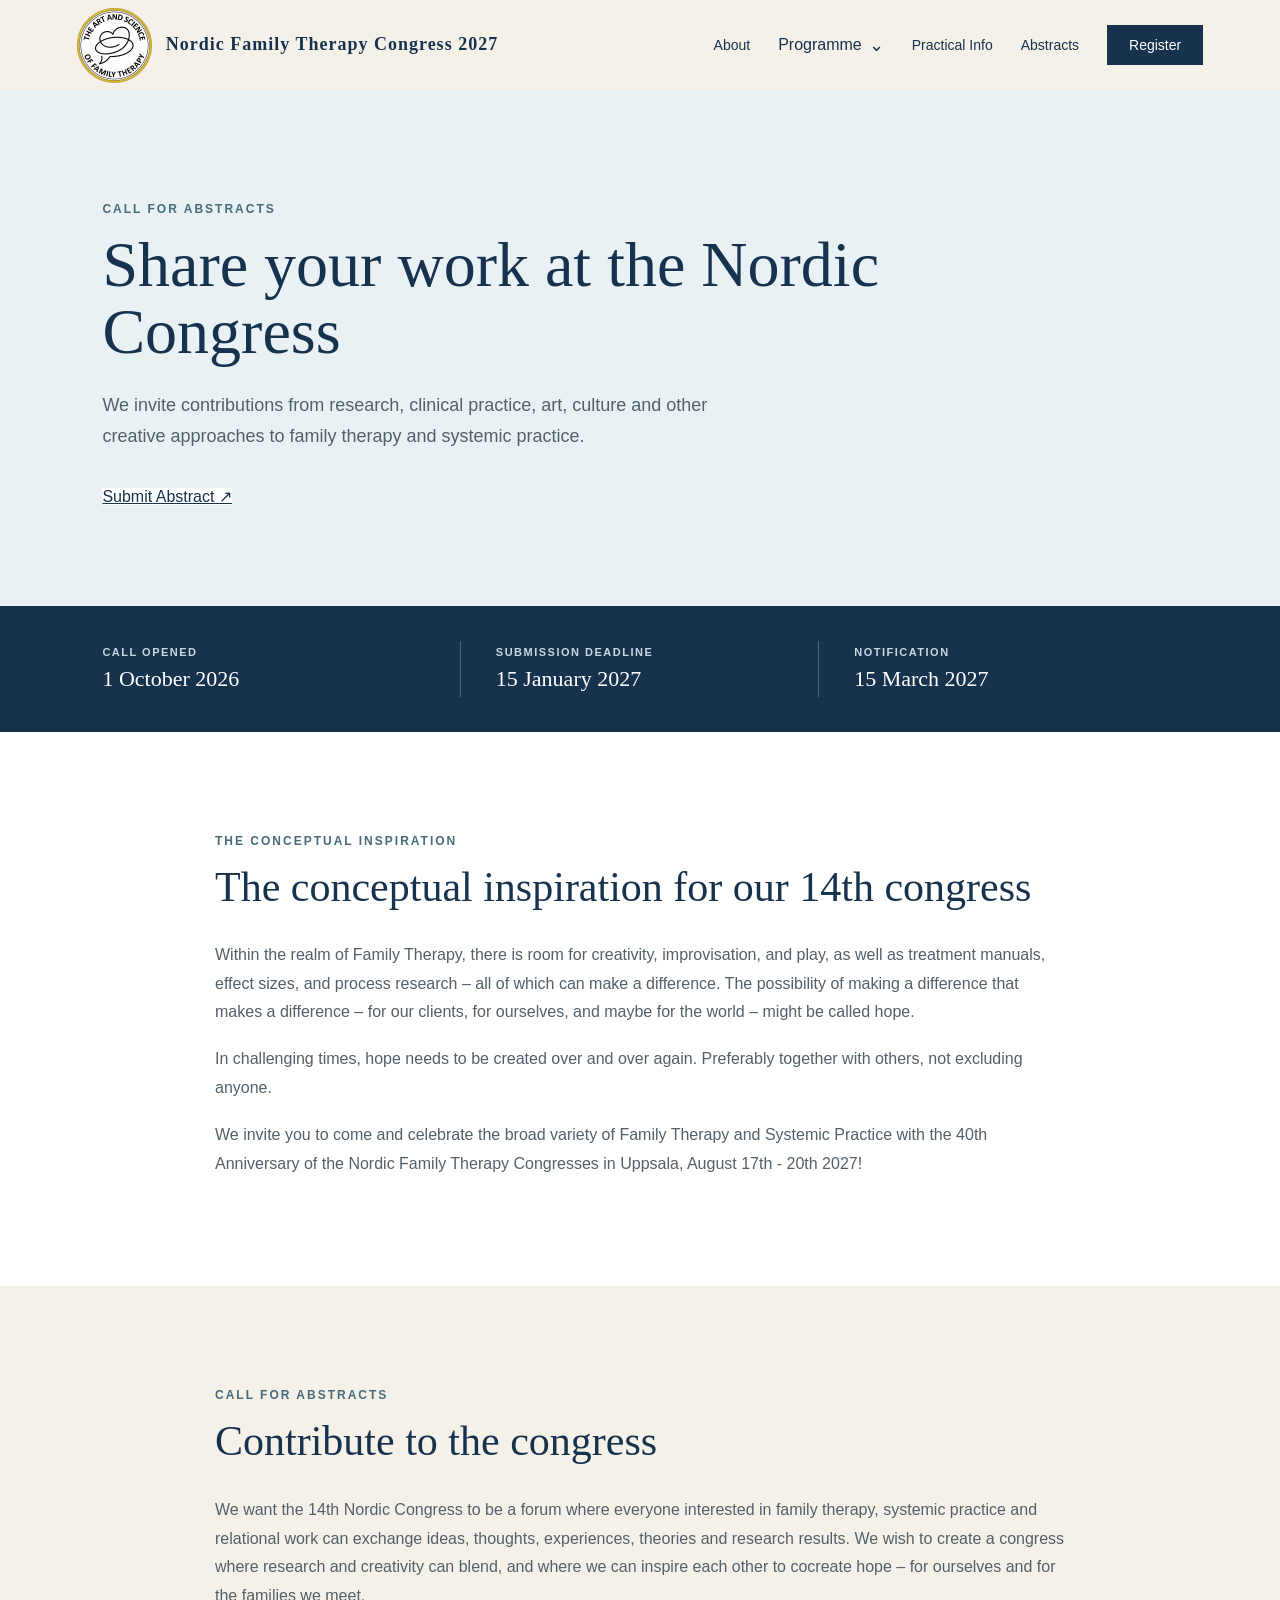
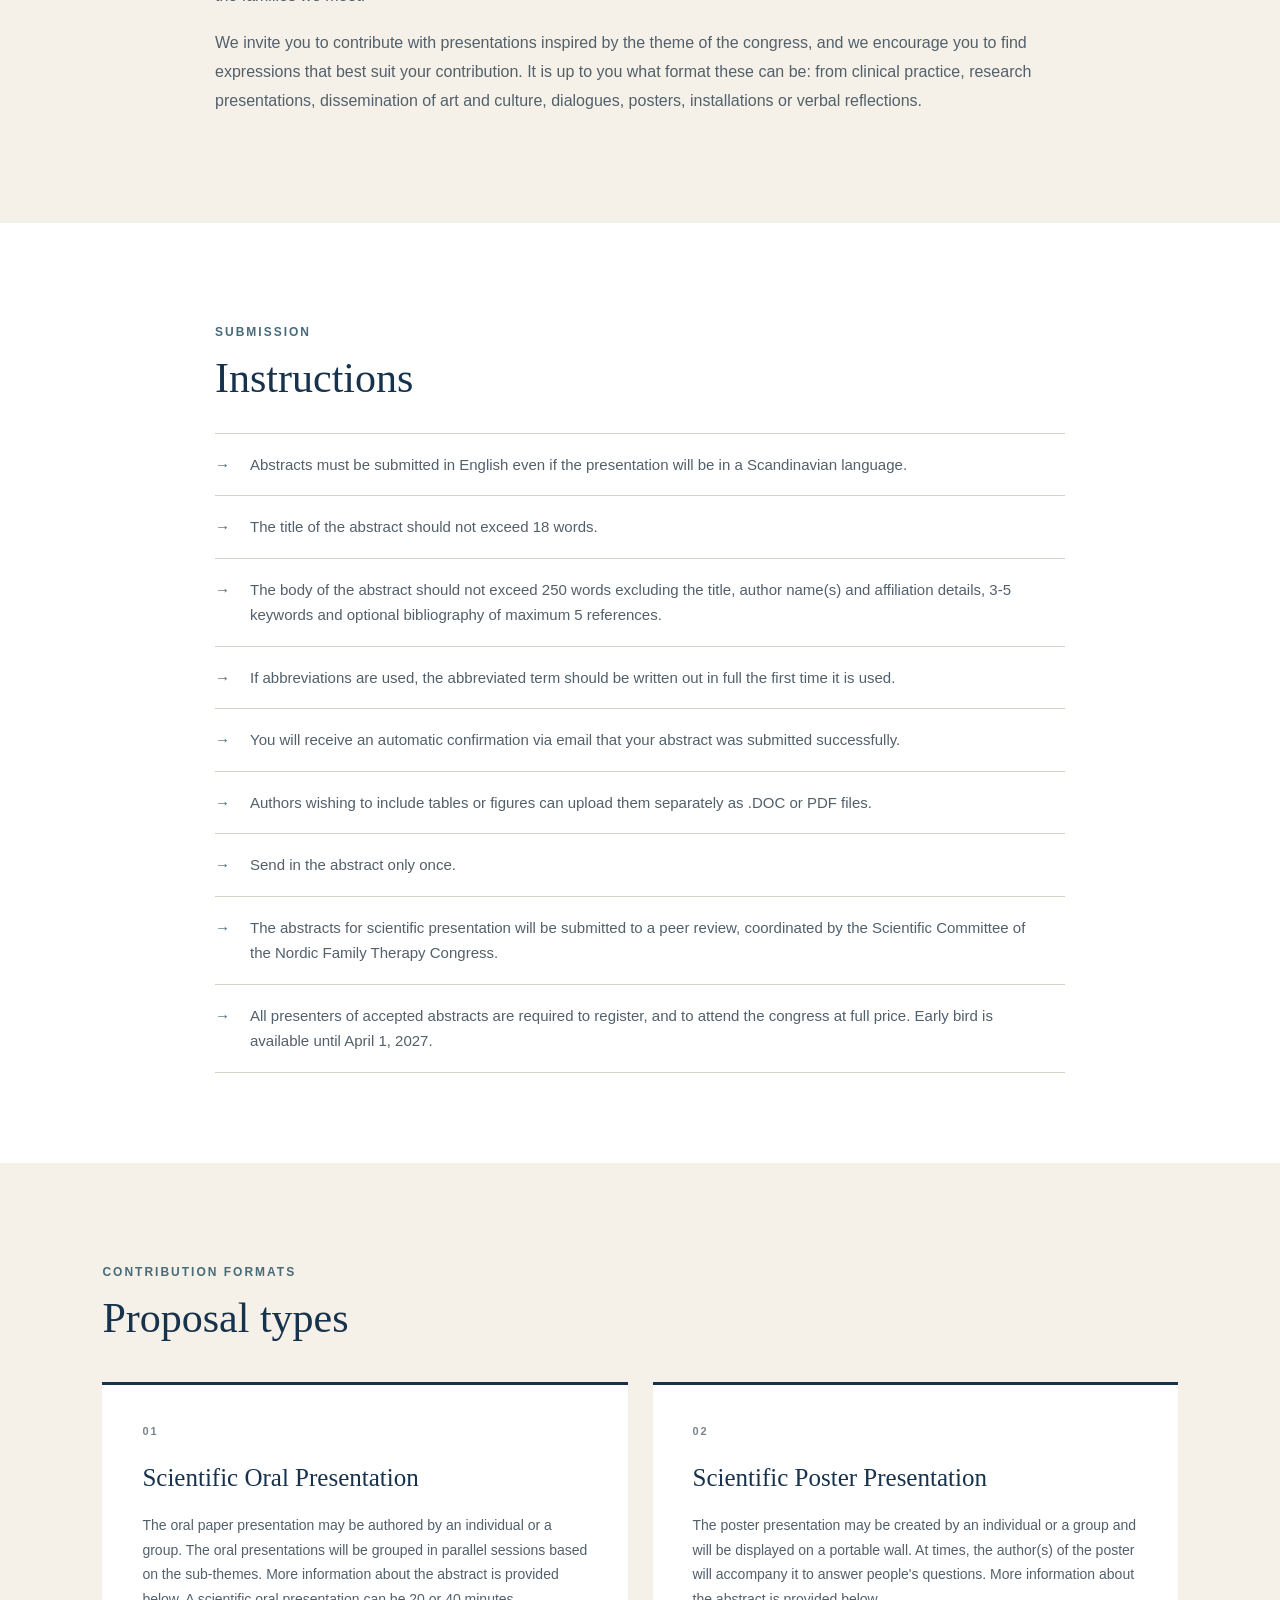
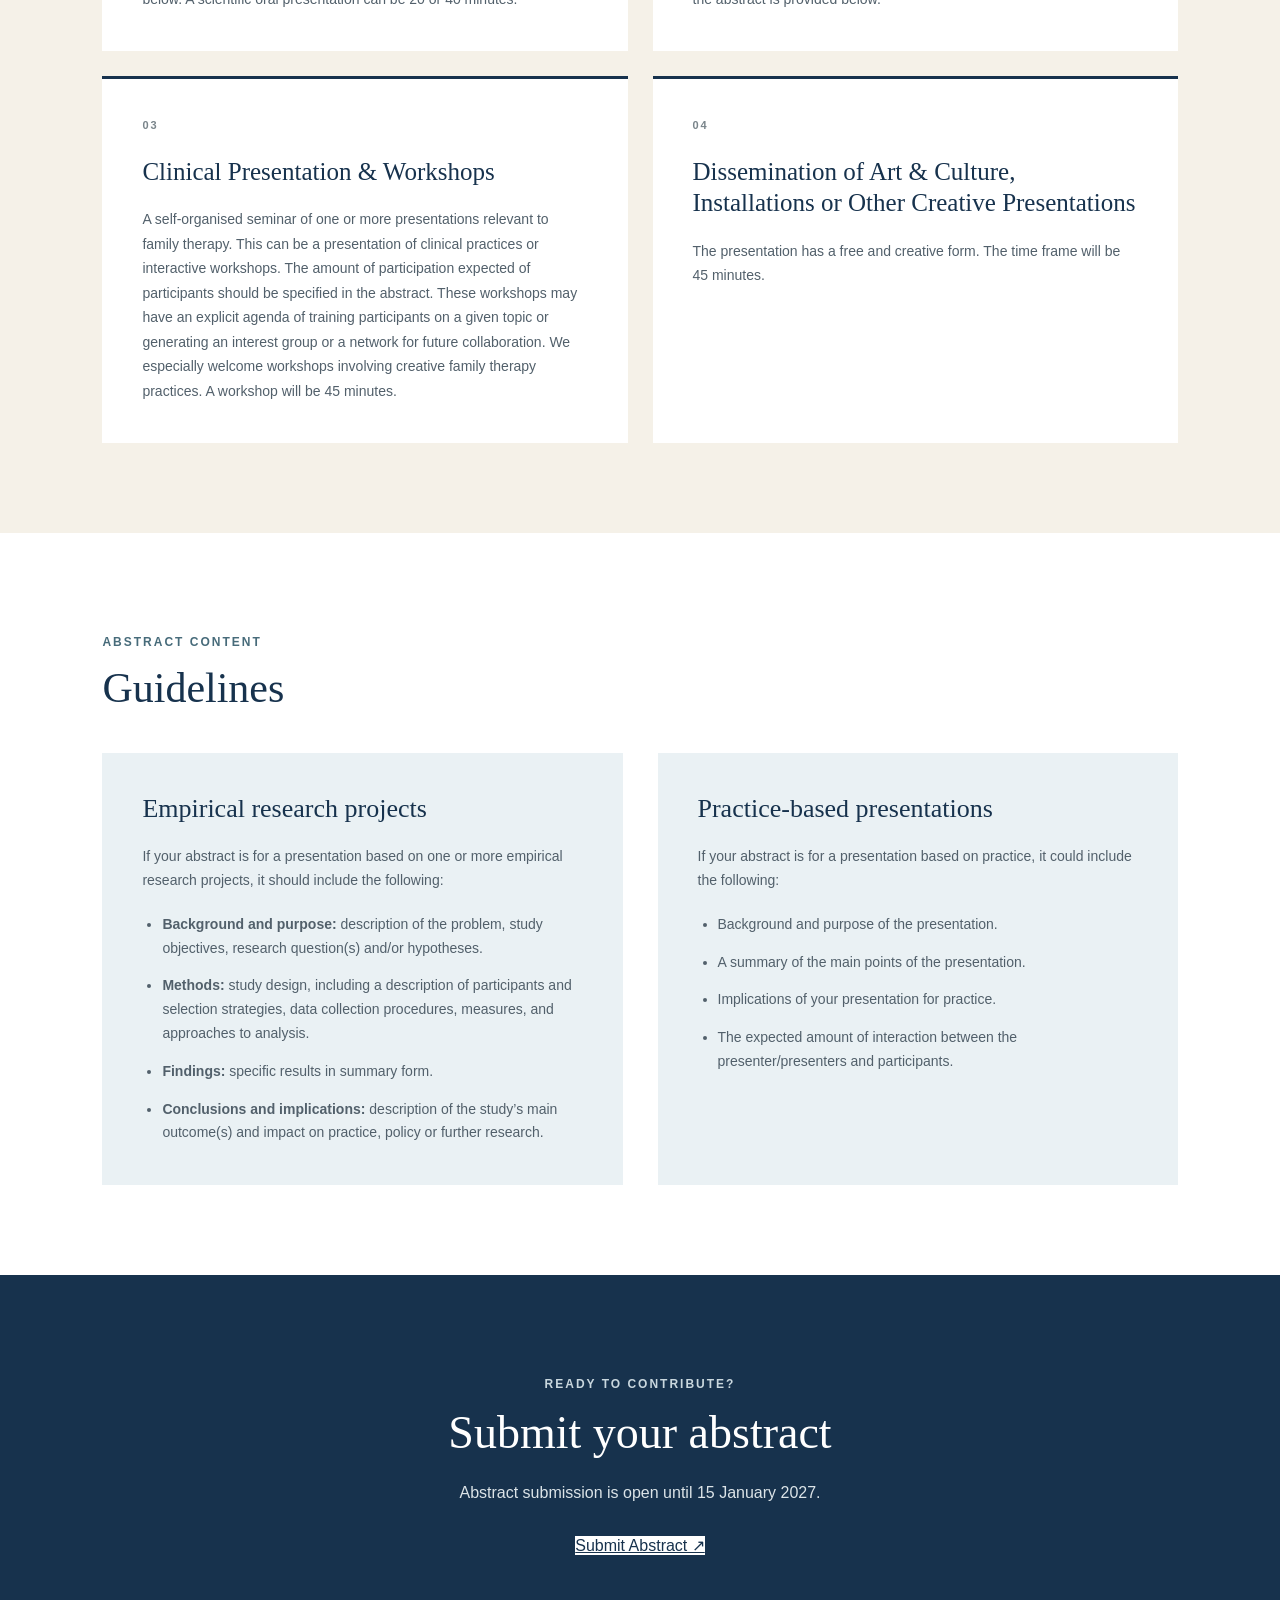
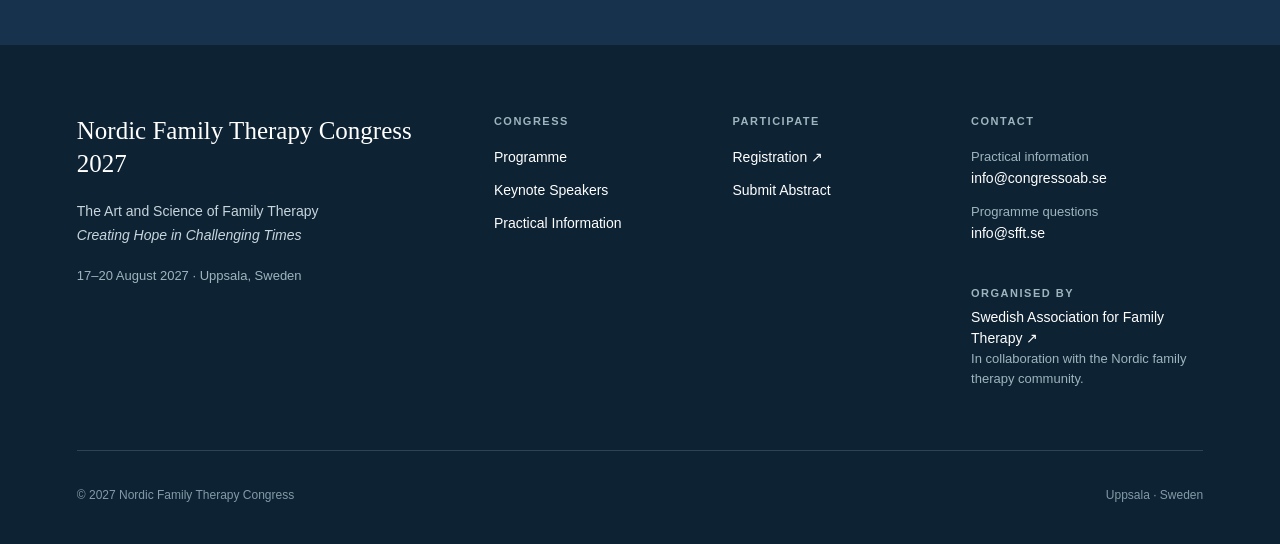
==== commit 9db83e1e: "lagt till subplenaries, fixa lite utseende, ändrat menyn till dropdown vid programme och fixat pract" ====
--- a/abstracts.html
+++ b/abstracts.html
@@ -15,365 +15,362 @@
     <header>
 
         <div class="logo">
-    <a href="index.html">
-        <img src="images/logo.webp"
-             alt="Nordic Family Therapy Congress 2027 logo">
-        <span>Nordic Family Therapy Congress 2027</span>
-    </a>
-</div>
-
-        <button
-            class="menu-toggle"
-            aria-label="Open menu"
-            aria-expanded="false"
-        >
+            <a href="index.html">
+                <img src="images/logo.webp" alt="Nordic Family Therapy Congress 2027 logo">
+                <span>Nordic Family Therapy Congress 2027</span>
+            </a>
+        </div>
+
+        <button class="menu-toggle" aria-label="Open menu" aria-expanded="false">
             <span></span>
             <span></span>
             <span></span>
         </button>
 
+
         <nav id="main-nav">
 
             <a href="index.html#about">About</a>
 
-            <a href="index.html#programme">Programme</a>
-
-            <a href="keynotes.html">Keynotes</a>
+            <div class="nav-dropdown">
+                <button class="nav-dropdown-toggle" type="button" aria-expanded="false"
+                    aria-controls="programme-submenu">
+                    Programme
+                    <span class="dropdown-arrow" aria-hidden="true">⌄</span>
+                </button>
+
+                <div class="nav-dropdown-menu" id="programme-submenu">
+                    <a href="index.html#programme">Programme Overview</a>
+                    <a href="keynotes.html">Keynote Speakers</a>
+                    <a href="subplenaries.html">Subplenaries</a>
+                </div>
+            </div>
 
             <a href="practical-info.html">Practical Info</a>
-
             <a href="abstracts.html">Abstracts</a>
 
-            <a
-                class="register-button"
-                href="https://axacoair.se/go?Ll78cadP"
-                target="_blank"
-                rel="noopener noreferrer"
-            >
+            <a class="register-button" href="https://axacoair.se/go?Ll78cadP" target="_blank" rel="noopener noreferrer">
                 Register
             </a>
 
         </nav>
 
+
     </header>
 
 
     <main>
 
-    <!-- ABSTRACTS HERO -->
-    <section class="subpage-hero abstracts-hero">
-        <p class="section-label">CALL FOR ABSTRACTS</p>
-        <h1>Share your work at the Nordic Congress</h1>
-
-        <p class="subpage-intro">
-            We invite contributions from research, clinical practice, art,
-            culture and other creative approaches to family therapy and
-            systemic practice.
-        </p>
-
-        <div class="abstract-hero-action">
-            <a href="https://axacoair.se/go?FrjeRPb4"
-               class="primary-button"
-               target="_blank"
-               rel="noopener noreferrer">
-                Submit Abstract ↗
-            </a>
-        </div>
-    </section>
-
-
-    <!-- IMPORTANT DATES -->
-    <section class="abstract-dates">
-        <div class="abstract-dates-inner">
-
-            <div class="abstract-date">
-                <span>CALL OPENED</span>
-                <strong>1 October 2026</strong>
-            </div>
-
-            <div class="abstract-date">
-                <span>SUBMISSION DEADLINE</span>
-                <strong>15 January 2027</strong>
-            </div>
-
-            <div class="abstract-date">
-                <span>NOTIFICATION</span>
-                <strong>15 March 2027</strong>
-            </div>
-
-        </div>
-    </section>
-
-
-    <!-- CONCEPTUAL INSPIRATION -->
-    <section class="abstract-section">
-        <div class="abstract-content">
-
-            <p class="section-label">THE CONCEPTUAL INSPIRATION</p>
-            <h2>The conceptual inspiration for our 14th congress</h2>
-
-            <p>
-                Within the realm of Family Therapy, there is room for creativity,
-                improvisation, and play, as well as treatment manuals, effect sizes,
-                and process research – all of which can make a difference. The
-                possibility of making a difference that makes a difference – for our
-                clients, for ourselves, and maybe for the world – might be called hope.
+        <!-- ABSTRACTS HERO -->
+        <section class="subpage-hero abstracts-hero">
+            <p class="section-label">CALL FOR ABSTRACTS</p>
+            <h1>Share your work at the Nordic Congress</h1>
+
+            <p class="subpage-intro">
+                We invite contributions from research, clinical practice, art,
+                culture and other creative approaches to family therapy and
+                systemic practice.
             </p>
 
-            <p>
-                In challenging times, hope needs to be created over and over again.
-                Preferably together with others, not excluding anyone.
-            </p>
-
-            <p>
-                We invite you to come and celebrate the broad variety of Family Therapy
-                and Systemic Practice with the 40th Anniversary of the Nordic Family
-                Therapy Congresses in Uppsala, August 17th - 20th 2027!
-            </p>
-
-        </div>
-    </section>
-
-
-    <!-- CALL FOR ABSTRACTS -->
-    <section class="abstract-section abstract-section-light">
-        <div class="abstract-content">
-
-            <p class="section-label">CALL FOR ABSTRACTS</p>
-            <h2>Contribute to the congress</h2>
-
-            <p>
-                We want the 14th Nordic Congress to be a forum where everyone interested
-                in family therapy, systemic practice and relational work can exchange
-                ideas, thoughts, experiences, theories and research results. We wish to
-                create a congress where research and creativity can blend, and where we
-                can inspire each other to cocreate hope – for ourselves and for the
-                families we meet.
-            </p>
-
-            <p>
-                We invite you to contribute with presentations inspired by the theme of
-                the congress, and we encourage you to find expressions that best suit
-                your contribution. It is up to you what format these can be: from
-                clinical practice, research presentations, dissemination of art and
-                culture, dialogues, posters, installations or verbal reflections.
-            </p>
-
-        </div>
-    </section>
-
-
-    <!-- INSTRUCTIONS -->
-    <section class="abstract-section">
-        <div class="abstract-content">
-
-            <p class="section-label">SUBMISSION</p>
-            <h2>Instructions</h2>
-
-            <ul class="abstract-list">
-                <li>
-                    Abstracts must be submitted in English even if the presentation
-                    will be in a Scandinavian language.
-                </li>
-
-                <li>
-                    The title of the abstract should not exceed 18 words.
-                </li>
-
-                <li>
-                    The body of the abstract should not exceed 250 words excluding
-                    the title, author name(s) and affiliation details, 3-5 keywords
-                    and optional bibliography of maximum 5 references.
-                </li>
-
-                <li>
-                    If abbreviations are used, the abbreviated term should be written
-                    out in full the first time it is used.
-                </li>
-
-                <li>
-                    You will receive an automatic confirmation via email that your
-                    abstract was submitted successfully.
-                </li>
-
-                <li>
-                    Authors wishing to include tables or figures can upload them
-                    separately as .DOC or PDF files.
-                </li>
-
-                <li>
-                    Send in the abstract only once.
-                </li>
-
-                <li>
-                    The abstracts for scientific presentation will be submitted to
-                    a peer review, coordinated by the Scientific Committee of the
-                    Nordic Family Therapy Congress.
-                </li>
-
-                <li>
-                    All presenters of accepted abstracts are required to register,
-                    and to attend the congress at full price. Early bird is available
-                    until April 1, 2027.
-                </li>
-            </ul>
-
-        </div>
-    </section>
-
-
-    <!-- PROPOSAL TYPES -->
-    <section class="abstract-section abstract-section-light">
-        <div class="abstract-content abstract-content-wide">
-
-            <p class="section-label">CONTRIBUTION FORMATS</p>
-            <h2>Proposal types</h2>
-
-            <div class="proposal-grid">
-
-                <article class="proposal-card">
-                    <p class="proposal-number">01</p>
-                    <h3>Scientific Oral Presentation</h3>
-                    <p>
-                        The oral paper presentation may be authored by an individual
-                        or a group. The oral presentations will be grouped in parallel
-                        sessions based on the sub-themes. More information about the
-                        abstract is provided below. A scientific oral presentation can
-                        be 20 or 40 minutes.
-                    </p>
-                </article>
-
-                <article class="proposal-card">
-                    <p class="proposal-number">02</p>
-                    <h3>Scientific Poster Presentation</h3>
-                    <p>
-                        The poster presentation may be created by an individual or a
-                        group and will be displayed on a portable wall. At times, the
-                        author(s) of the poster will accompany it to answer people's
-                        questions. More information about the abstract is provided below.
-                    </p>
-                </article>
-
-                <article class="proposal-card">
-                    <p class="proposal-number">03</p>
-                    <h3>Clinical Presentation &amp; Workshops</h3>
-                    <p>
-                        A self-organised seminar of one or more presentations relevant
-                        to family therapy. This can be a presentation of clinical
-                        practices or interactive workshops. The amount of participation
-                        expected of participants should be specified in the abstract.
-                        These workshops may have an explicit agenda of training
-                        participants on a given topic or generating an interest group
-                        or a network for future collaboration. We especially welcome
-                        workshops involving creative family therapy practices.
-                        A workshop will be 45 minutes.
-                    </p>
-                </article>
-
-                <article class="proposal-card">
-                    <p class="proposal-number">04</p>
-                    <h3>Dissemination of Art &amp; Culture, Installations or Other Creative Presentations</h3>
-                    <p>
-                        The presentation has a free and creative form. The time frame
-                        will be 45 minutes.
-                    </p>
-                </article>
-
-            </div>
-
-        </div>
-    </section>
-
-
-    <!-- GUIDELINES -->
-    <section class="abstract-section">
-        <div class="abstract-content abstract-content-wide">
-
-            <p class="section-label">ABSTRACT CONTENT</p>
-            <h2>Guidelines</h2>
-
-            <div class="guideline-grid">
-
-                <div class="guideline-block">
-                    <h3>Empirical research projects</h3>
-
-                    <p>
-                        If your abstract is for a presentation based on one or more
-                        empirical research projects, it should include the following:
-                    </p>
-
-                    <ul>
-                        <li>
-                            <strong>Background and purpose:</strong> description of the
-                            problem, study objectives, research question(s) and/or
-                            hypotheses.
-                        </li>
-
-                        <li>
-                            <strong>Methods:</strong> study design, including a
-                            description of participants and selection strategies, data
-                            collection procedures, measures, and approaches to analysis.
-                        </li>
-
-                        <li>
-                            <strong>Findings:</strong> specific results in summary form.
-                        </li>
-
-                        <li>
-                            <strong>Conclusions and implications:</strong> description
-                            of the study’s main outcome(s) and impact on practice,
-                            policy or further research.
-                        </li>
-                    </ul>
-                </div>
-
-                <div class="guideline-block">
-                    <h3>Practice-based presentations</h3>
-
-                    <p>
-                        If your abstract is for a presentation based on practice, it
-                        could include the following:
-                    </p>
-
-                    <ul>
-                        <li>Background and purpose of the presentation.</li>
-                        <li>A summary of the main points of the presentation.</li>
-                        <li>Implications of your presentation for practice.</li>
-                        <li>
-                            The expected amount of interaction between the
-                            presenter/presenters and participants.
-                        </li>
-                    </ul>
-                </div>
-
-            </div>
-
-        </div>
-    </section>
-
-
-    <!-- FINAL SUBMISSION -->
-    <section class="abstract-submit">
-        <div class="abstract-submit-inner">
-
-            <p class="section-label">READY TO CONTRIBUTE?</p>
-            <h2>Submit your abstract</h2>
-
-            <p>
-                Abstract submission is open until 15 January 2027.
-            </p>
-
-            <a href="https://axacoair.se/go?FrjeRPb4"
-               class="primary-button"
-               target="_blank"
-               rel="noopener noreferrer">
-                Submit Abstract ↗
-            </a>
-
-        </div>
-    </section>
-
-</main>
+            <div class="abstract-hero-action">
+                <a href="https://axacoair.se/go?FrjeRPb4" class="primary-button" target="_blank"
+                    rel="noopener noreferrer">
+                    Submit Abstract ↗
+                </a>
+            </div>
+        </section>
+
+
+        <!-- IMPORTANT DATES -->
+        <section class="abstract-dates">
+            <div class="abstract-dates-inner">
+
+                <div class="abstract-date">
+                    <span>CALL OPENED</span>
+                    <strong>1 October 2026</strong>
+                </div>
+
+                <div class="abstract-date">
+                    <span>SUBMISSION DEADLINE</span>
+                    <strong>15 January 2027</strong>
+                </div>
+
+                <div class="abstract-date">
+                    <span>NOTIFICATION</span>
+                    <strong>15 March 2027</strong>
+                </div>
+
+            </div>
+        </section>
+
+
+        <!-- CONCEPTUAL INSPIRATION -->
+        <section class="abstract-section">
+            <div class="abstract-content">
+
+                <p class="section-label">THE CONCEPTUAL INSPIRATION</p>
+                <h2>The conceptual inspiration for our 14th congress</h2>
+
+                <p>
+                    Within the realm of Family Therapy, there is room for creativity,
+                    improvisation, and play, as well as treatment manuals, effect sizes,
+                    and process research – all of which can make a difference. The
+                    possibility of making a difference that makes a difference – for our
+                    clients, for ourselves, and maybe for the world – might be called hope.
+                </p>
+
+                <p>
+                    In challenging times, hope needs to be created over and over again.
+                    Preferably together with others, not excluding anyone.
+                </p>
+
+                <p>
+                    We invite you to come and celebrate the broad variety of Family Therapy
+                    and Systemic Practice with the 40th Anniversary of the Nordic Family
+                    Therapy Congresses in Uppsala, August 17th - 20th 2027!
+                </p>
+
+            </div>
+        </section>
+
+
+        <!-- CALL FOR ABSTRACTS -->
+        <section class="abstract-section abstract-section-light">
+            <div class="abstract-content">
+
+                <p class="section-label">CALL FOR ABSTRACTS</p>
+                <h2>Contribute to the congress</h2>
+
+                <p>
+                    We want the 14th Nordic Congress to be a forum where everyone interested
+                    in family therapy, systemic practice and relational work can exchange
+                    ideas, thoughts, experiences, theories and research results. We wish to
+                    create a congress where research and creativity can blend, and where we
+                    can inspire each other to cocreate hope – for ourselves and for the
+                    families we meet.
+                </p>
+
+                <p>
+                    We invite you to contribute with presentations inspired by the theme of
+                    the congress, and we encourage you to find expressions that best suit
+                    your contribution. It is up to you what format these can be: from
+                    clinical practice, research presentations, dissemination of art and
+                    culture, dialogues, posters, installations or verbal reflections.
+                </p>
+
+            </div>
+        </section>
+
+
+        <!-- INSTRUCTIONS -->
+        <section class="abstract-section">
+            <div class="abstract-content">
+
+                <p class="section-label">SUBMISSION</p>
+                <h2>Instructions</h2>
+
+                <ul class="abstract-list">
+                    <li>
+                        Abstracts must be submitted in English even if the presentation
+                        will be in a Scandinavian language.
+                    </li>
+
+                    <li>
+                        The title of the abstract should not exceed 18 words.
+                    </li>
+
+                    <li>
+                        The body of the abstract should not exceed 250 words excluding
+                        the title, author name(s) and affiliation details, 3-5 keywords
+                        and optional bibliography of maximum 5 references.
+                    </li>
+
+                    <li>
+                        If abbreviations are used, the abbreviated term should be written
+                        out in full the first time it is used.
+                    </li>
+
+                    <li>
+                        You will receive an automatic confirmation via email that your
+                        abstract was submitted successfully.
+                    </li>
+
+                    <li>
+                        Authors wishing to include tables or figures can upload them
+                        separately as .DOC or PDF files.
+                    </li>
+
+                    <li>
+                        Send in the abstract only once.
+                    </li>
+
+                    <li>
+                        The abstracts for scientific presentation will be submitted to
+                        a peer review, coordinated by the Scientific Committee of the
+                        Nordic Family Therapy Congress.
+                    </li>
+
+                    <li>
+                        All presenters of accepted abstracts are required to register,
+                        and to attend the congress at full price. Early bird is available
+                        until April 1, 2027.
+                    </li>
+                </ul>
+
+            </div>
+        </section>
+
+
+        <!-- PROPOSAL TYPES -->
+        <section class="abstract-section abstract-section-light">
+            <div class="abstract-content abstract-content-wide">
+
+                <p class="section-label">CONTRIBUTION FORMATS</p>
+                <h2>Proposal types</h2>
+
+                <div class="proposal-grid">
+
+                    <article class="proposal-card">
+                        <p class="proposal-number">01</p>
+                        <h3>Scientific Oral Presentation</h3>
+                        <p>
+                            The oral paper presentation may be authored by an individual
+                            or a group. The oral presentations will be grouped in parallel
+                            sessions based on the sub-themes. More information about the
+                            abstract is provided below. A scientific oral presentation can
+                            be 20 or 40 minutes.
+                        </p>
+                    </article>
+
+                    <article class="proposal-card">
+                        <p class="proposal-number">02</p>
+                        <h3>Scientific Poster Presentation</h3>
+                        <p>
+                            The poster presentation may be created by an individual or a
+                            group and will be displayed on a portable wall. At times, the
+                            author(s) of the poster will accompany it to answer people's
+                            questions. More information about the abstract is provided below.
+                        </p>
+                    </article>
+
+                    <article class="proposal-card">
+                        <p class="proposal-number">03</p>
+                        <h3>Clinical Presentation &amp; Workshops</h3>
+                        <p>
+                            A self-organised seminar of one or more presentations relevant
+                            to family therapy. This can be a presentation of clinical
+                            practices or interactive workshops. The amount of participation
+                            expected of participants should be specified in the abstract.
+                            These workshops may have an explicit agenda of training
+                            participants on a given topic or generating an interest group
+                            or a network for future collaboration. We especially welcome
+                            workshops involving creative family therapy practices.
+                            A workshop will be 45 minutes.
+                        </p>
+                    </article>
+
+                    <article class="proposal-card">
+                        <p class="proposal-number">04</p>
+                        <h3>Dissemination of Art &amp; Culture, Installations or Other Creative Presentations</h3>
+                        <p>
+                            The presentation has a free and creative form. The time frame
+                            will be 45 minutes.
+                        </p>
+                    </article>
+
+                </div>
+
+            </div>
+        </section>
+
+
+        <!-- GUIDELINES -->
+        <section class="abstract-section">
+            <div class="abstract-content abstract-content-wide">
+
+                <p class="section-label">ABSTRACT CONTENT</p>
+                <h2>Guidelines</h2>
+
+                <div class="guideline-grid">
+
+                    <div class="guideline-block">
+                        <h3>Empirical research projects</h3>
+
+                        <p>
+                            If your abstract is for a presentation based on one or more
+                            empirical research projects, it should include the following:
+                        </p>
+
+                        <ul>
+                            <li>
+                                <strong>Background and purpose:</strong> description of the
+                                problem, study objectives, research question(s) and/or
+                                hypotheses.
+                            </li>
+
+                            <li>
+                                <strong>Methods:</strong> study design, including a
+                                description of participants and selection strategies, data
+                                collection procedures, measures, and approaches to analysis.
+                            </li>
+
+                            <li>
+                                <strong>Findings:</strong> specific results in summary form.
+                            </li>
+
+                            <li>
+                                <strong>Conclusions and implications:</strong> description
+                                of the study’s main outcome(s) and impact on practice,
+                                policy or further research.
+                            </li>
+                        </ul>
+                    </div>
+
+                    <div class="guideline-block">
+                        <h3>Practice-based presentations</h3>
+
+                        <p>
+                            If your abstract is for a presentation based on practice, it
+                            could include the following:
+                        </p>
+
+                        <ul>
+                            <li>Background and purpose of the presentation.</li>
+                            <li>A summary of the main points of the presentation.</li>
+                            <li>Implications of your presentation for practice.</li>
+                            <li>
+                                The expected amount of interaction between the
+                                presenter/presenters and participants.
+                            </li>
+                        </ul>
+                    </div>
+
+                </div>
+
+            </div>
+        </section>
+
+
+        <!-- FINAL SUBMISSION -->
+        <section class="abstract-submit">
+            <div class="abstract-submit-inner">
+
+                <p class="section-label">READY TO CONTRIBUTE?</p>
+                <h2>Submit your abstract</h2>
+
+                <p>
+                    Abstract submission is open until 15 January 2027.
+                </p>
+
+                <a href="https://axacoair.se/go?FrjeRPb4" class="primary-button" target="_blank"
+                    rel="noopener noreferrer">
+                    Submit Abstract ↗
+                </a>
+
+            </div>
+        </section>
+
+    </main>
 
 
     <footer class="site-footer">
@@ -415,11 +412,7 @@
 
                 <h3>Participate</h3>
 
-                <a
-                    href="https://axacoair.se/go?Ll78cadP"
-                    target="_blank"
-                    rel="noopener noreferrer"
-                >
+                <a href="https://axacoair.se/go?Ll78cadP" target="_blank" rel="noopener noreferrer">
                     Registration ↗
                 </a>
 
@@ -429,31 +422,29 @@
 
 
             <div class="footer-links">
-    <h3>Contact</h3>
-
-    <p>
-        Practical information<br>
-        <a href="mailto:info@congressoab.se">info@congressoab.se</a>
-    </p>
-
-    <p>
-        Programme questions<br>
-        <a href="mailto:info@sfft.se">info@sfft.se</a>
-    </p>
-
-    <div class="footer-organiser">
-        <h3>Organised by</h3>
-        <a href="https://sfft.se/"
-           target="_blank"
-           rel="noopener noreferrer">
-            Swedish Association for Family Therapy ↗
-        </a>
-        <p>In collaboration with the Nordic family therapy community.</p>
-    </div>
+                <h3>Contact</h3>
+
+                <p>
+                    Practical information<br>
+                    <a href="mailto:info@congressoab.se">info@congressoab.se</a>
+                </p>
+
+                <p>
+                    Programme questions<br>
+                    <a href="mailto:info@sfft.se">info@sfft.se</a>
+                </p>
+
+                <div class="footer-organiser">
+                    <h3>Organised by</h3>
+                    <a href="https://sfft.se/" target="_blank" rel="noopener noreferrer">
+                        Swedish Association for Family Therapy ↗
+                    </a>
+                    <p>In collaboration with the Nordic family therapy community.</p>
+                </div>
+
+            </div>
 
         </div>
-
-
         <div class="footer-bottom">
 
             <p>© 2027 Nordic Family Therapy Congress</p>
@@ -495,6 +486,34 @@
 
     </script>
 
+
+    <script>
+        const programmeToggle = document.querySelector(".nav-dropdown-toggle");
+        const programmeDropdown = document.querySelector(".nav-dropdown");
+
+        if (programmeToggle && programmeDropdown) {
+            programmeToggle.addEventListener("click", function () {
+                const isOpen = programmeDropdown.classList.toggle("open");
+                programmeToggle.setAttribute("aria-expanded", isOpen);
+            });
+
+            document.addEventListener("click", function (event) {
+                if (!programmeDropdown.contains(event.target)) {
+                    programmeDropdown.classList.remove("open");
+                    programmeToggle.setAttribute("aria-expanded", "false");
+                }
+            });
+
+            document.addEventListener("keydown", function (event) {
+                if (event.key === "Escape") {
+                    programmeDropdown.classList.remove("open");
+                    programmeToggle.setAttribute("aria-expanded", "false");
+                }
+            });
+        }
+    </script>
+
+
 </body>
 
 </html>
--- a/css/style.css
+++ b/css/style.css
@@ -76,10 +76,8 @@
     padding: 110px 8%;
 
     background:
-        linear-gradient(
-            rgba(15, 40, 60, 0.55),
-            rgba(15, 40, 60, 0.55)
-        ),
+        linear-gradient(rgba(15, 40, 60, 0.55),
+            rgba(15, 40, 60, 0.55)),
         url("../images/uppsala-universitet.webp");
 
     background-size: cover;
@@ -131,6 +129,7 @@
     border: 2px solid white;
     color: white;
 }
+
 /* QUICK INFO */
 
 .quick-info {
@@ -168,6 +167,7 @@
     margin: 0;
     color: #52606b;
 }
+
 /* THEME SECTION */
 
 .theme-section {
@@ -244,7 +244,7 @@
     margin: 0 0 25px 0;
 }
 
-.theme-text > p:not(.section-label) {
+.theme-text>p:not(.section-label) {
     max-width: 560px;
     font-size: 16px;
     line-height: 1.8;
@@ -273,6 +273,7 @@
     object-fit: cover;
     display: block;
 }
+
 /* SPEAKERS */
 
 .speakers-section {
@@ -320,6 +321,7 @@
     color: #6d7d85;
     font-size: 14px;
 }
+
 .speaker-photo {
     width: 100%;
     height: 320px;
@@ -327,6 +329,7 @@
     object-position: center 25%;
     display: block;
 }
+
 .mikael-photo {
     object-position: center 20%;
 }
@@ -354,6 +357,7 @@
     font-style: italic;
     margin: 0;
 }
+
 .dual-speaker-photo {
     display: grid;
     grid-template-columns: 1fr 1fr;
@@ -367,6 +371,7 @@
     object-fit: cover;
     object-position: center;
 }
+
 /* ACTION CARDS */
 
 .action-section {
@@ -401,7 +406,7 @@
     margin: 8px 0 20px 0;
 }
 
-.action-card > p:not(.section-label) {
+.action-card>p:not(.section-label) {
     color: #52606b;
     font-size: 15px;
     line-height: 1.7;
@@ -421,6 +426,7 @@
 .action-link:hover {
     text-decoration: underline;
 }
+
 /* PROGRAMME */
 
 .programme-section {
@@ -441,7 +447,7 @@
     margin: 8px 0 20px 0;
 }
 
-.programme-heading > p:not(.section-label) {
+.programme-heading>p:not(.section-label) {
     color: #52606b;
     font-size: 16px;
     line-height: 1.7;
@@ -534,6 +540,7 @@
     font-size: 13px;
     font-style: italic;
 }
+
 /* UPPSALA & PRACTICAL INFORMATION */
 
 .uppsala-section {
@@ -565,7 +572,7 @@
     margin: 10px 0 0 0;
 }
 
-.uppsala-intro > p:not(.section-label) {
+.uppsala-intro>p:not(.section-label) {
     align-self: end;
 
     max-width: 560px;
@@ -590,7 +597,7 @@
     padding: 40px 35px 10px 0;
 }
 
-.practical-item + .practical-item {
+.practical-item+.practical-item {
     padding-left: 35px;
     border-left: 1px solid rgba(255, 255, 255, 0.25);
 }
@@ -634,6 +641,7 @@
 .light-link:hover {
     text-decoration: underline;
 }
+
 /* FOOTER */
 
 .site-footer {
@@ -863,16 +871,16 @@
     font-style: italic;
 }
 
-.keynote-talk > p:not(.keynote-label),
-.keynote-bio > p:not(.keynote-label) {
+.keynote-talk>p:not(.keynote-label),
+.keynote-bio>p:not(.keynote-label) {
     margin: 0 0 16px 0;
     color: #52606b;
     font-size: 15px;
     line-height: 1.75;
 }
 
-.keynote-talk > p:last-child,
-.keynote-bio > p:last-child {
+.keynote-talk>p:last-child,
+.keynote-bio>p:last-child {
     margin-bottom: 0;
 }
 
@@ -891,7 +899,7 @@
     font-weight: normal;
 }
 
-.keynote-bio .keynote-label + h4 {
+.keynote-bio .keynote-label+h4 {
     margin-top: 12px;
 }
 
@@ -946,7 +954,8 @@
 
 .practical-section-heading {
     max-width: 720px;
-    margin-bottom: 55px;
+    margin: 0 auto 55px auto;
+    text-align: center;
 }
 
 .practical-section-heading h2,
@@ -959,7 +968,7 @@
     font-weight: normal;
 }
 
-.practical-section-heading > p:not(.section-label) {
+.practical-section-heading>p:not(.section-label) {
     color: #52606b;
     font-size: 17px;
     line-height: 1.7;
@@ -1227,11 +1236,11 @@
     border-bottom: 1px solid #d4d0c6;
 }
 
-.hotel-details > div {
+.hotel-details>div {
     padding: 20px 15px 20px 0;
 }
 
-.hotel-details > div + div {
+.hotel-details>div+div {
     padding-left: 20px;
 
     border-left: 1px solid #d4d0c6;
@@ -1282,7 +1291,7 @@
     background-color: #f5f1e8;
 }
 
-.travel-section > div {
+.travel-section>div {
     max-width: 700px;
 }
 
@@ -1389,7 +1398,7 @@
     max-width: 1300px;
 }
 
-.abstract-content > h2 {
+.abstract-content>h2 {
     margin: 12px 0 30px 0;
     font-family: Georgia, serif;
     font-size: 42px;
@@ -1398,7 +1407,7 @@
     color: #17324d;
 }
 
-.abstract-content > p:not(.section-label) {
+.abstract-content>p:not(.section-label) {
     margin: 0 0 18px 0;
     color: #52606b;
     font-size: 16px;
@@ -1465,7 +1474,7 @@
     color: #17324d;
 }
 
-.proposal-card > p:not(.proposal-number) {
+.proposal-card>p:not(.proposal-number) {
     margin: 0;
     color: #52606b;
     font-size: 14px;
@@ -1617,9 +1626,10 @@
     }
 
     .menu-toggle {
-    display: block;
-    }
-        .subpage-hero {
+        display: block;
+    }
+
+    .subpage-hero {
         padding: 70px 25px;
     }
 
@@ -1681,7 +1691,7 @@
         min-height: 0;
     }
 
-        .hotel-grid {
+    .hotel-grid {
         grid-template-columns: 1fr;
         gap: 25px;
     }
@@ -1698,17 +1708,17 @@
         font-size: 25px;
     }
 
-.logo img {
-    width: 55px;
-}
-
-.logo span {
-    font-size: 15px;
-}
-
-header {
-    position: relative;
-}
+    .logo img {
+        width: 55px;
+    }
+
+    .logo span {
+        font-size: 15px;
+    }
+
+    header {
+        position: relative;
+    }
 
     /* ABSTRACTS PAGE */
 
@@ -1743,12 +1753,12 @@
         padding: 65px 25px;
     }
 
-    .abstract-content > h2 {
+    .abstract-content>h2 {
         font-size: 34px;
         margin-bottom: 25px;
     }
 
-    .abstract-content > p:not(.section-label) {
+    .abstract-content>p:not(.section-label) {
         font-size: 15px;
         line-height: 1.75;
     }
@@ -1790,241 +1800,715 @@
     }
 
     .abstract-notice-inner {
-    padding: 22px 25px;
+        padding: 22px 25px;
+        flex-direction: column;
+        align-items: flex-start;
+        gap: 15px;
+    }
+
+    .abstract-notice-text {
+        flex-direction: column;
+        align-items: flex-start;
+        gap: 7px;
+    }
+
+    .abstract-notice-text p {
+        line-height: 1.5;
+    }
+
+    #main-nav {
+        display: none;
+
+        position: absolute;
+        top: 100%;
+        left: 0;
+        right: 0;
+
+        padding: 25px;
+
+        background-color: #f5f1e8;
+
+        flex-direction: column;
+        align-items: flex-start;
+        gap: 20px;
+
+        z-index: 1000;
+
+        border-top: 1px solid #d8d3c8;
+    }
+
+    #main-nav.open {
+        display: flex;
+    }
+
+    #main-nav a {
+        font-size: 16px;
+    }
+
+    #main-nav .register-button {
+        display: inline-block;
+    }
+
+    .hero {
+        min-height: 650px;
+        padding: 80px 25px;
+    }
+
+    .hero h1 {
+        font-size: 46px;
+    }
+
+    .hero h2 {
+        font-size: 23px;
+    }
+
+    .buttons {
+        flex-direction: column;
+        align-items: flex-start;
+    }
+
+    .theme-section {
+        grid-template-columns: 1fr;
+    }
+
+    .theme-text {
+        padding: 60px 25px;
+    }
+
+    .theme-text h2 {
+        font-size: 36px;
+    }
+
+    .theme-image {
+        min-height: 320px;
+    }
+
+    .speakers-section {
+        padding: 60px 25px;
+    }
+
+    .section-heading {
+        align-items: flex-start;
+        flex-direction: column;
+        gap: 20px;
+    }
+
+    .section-heading h2 {
+        font-size: 32px;
+    }
+
+    .quick-info {
+        display: grid;
+        grid-template-columns: 1fr;
+        width: 100%;
+        padding: 20px 25px;
+    }
+
+    .info-box {
+        width: 100%;
+        padding: 25px 0;
+
+        border-right: none;
+        border-bottom: 1px solid #c9c5bc;
+    }
+
+    .info-box:last-child {
+        border-bottom: none;
+    }
+
+    .speakers-grid {
+        grid-template-columns: 1fr;
+    }
+
+    .speaker-placeholder {
+        height: 350px;
+    }
+
+    .action-section {
+        padding: 60px 25px;
+    }
+
+    .action-grid {
+        grid-template-columns: 1fr;
+    }
+
+    .action-card {
+        min-height: 280px;
+        padding: 32px;
+    }
+
+    .programme-section {
+        padding: 60px 25px;
+    }
+
+    .programme-heading {
+        text-align: left;
+    }
+
+    .programme-heading h2 {
+        font-size: 36px;
+    }
+
+    .programme-item {
+        grid-template-columns: 90px 1fr;
+        gap: 15px;
+    }
+
+    .day-name {
+        font-size: 24px;
+    }
+
+    .uppsala-section {
+        padding: 60px 25px;
+    }
+
+    .uppsala-intro {
+        grid-template-columns: 1fr;
+        margin-bottom: 45px;
+    }
+
+    .light-label {
+        grid-column: auto;
+    }
+
+    .uppsala-intro h2 {
+        font-size: 36px;
+        margin-bottom: 25px;
+    }
+
+    .practical-grid {
+        grid-template-columns: 1fr;
+    }
+
+    .practical-item {
+        padding: 30px 0;
+        border-bottom: 1px solid rgba(255, 255, 255, 0.25);
+    }
+
+    .practical-item+.practical-item {
+        padding-left: 0;
+        border-left: none;
+    }
+
+    .practical-item p {
+        min-height: auto;
+    }
+
+    .practical-number {
+        margin-bottom: 15px;
+    }
+
+    .site-footer {
+        padding: 55px 25px 25px 25px;
+    }
+
+    .footer-main {
+        grid-template-columns: 1fr;
+        gap: 40px;
+        margin-bottom: 45px;
+    }
+
+    .footer-bottom {
+        flex-direction: column;
+        gap: 5px;
+    }
+
+    .keynote-profile {
+        grid-template-columns: 1fr;
+        min-height: auto;
+    }
+
+    .keynote-image {
+        min-height: 0;
+        height: 430px;
+    }
+
+    .keynote-profile.reverse .keynote-image,
+    .keynote-profile.reverse .keynote-content {
+        order: initial;
+    }
+
+    .keynote-content {
+        padding: 50px 25px 60px 25px;
+    }
+
+    .keynote-content h2 {
+        font-size: 34px;
+        margin-bottom: 30px;
+    }
+
+    .keynote-talk h3 {
+        font-size: 21px;
+    }
+
+    .keynote-image-dual {
+        height: 380px;
+    }
+
+}
+
+
+/* =========================================
+   SUBPLENARIES
+   ========================================= */
+
+.subplenaries-page {
+    background: #f5f1e8;
+}
+
+.subplenaries-container {
+    max-width: 1300px;
+    margin: 0 auto;
+    padding-left: 8%;
+    padding-right: 8%;
+}
+
+.subplenaries-intro {
+    background: #eaf1f4;
+    padding: 65px 0;
+}
+
+.subplenaries-eyebrow {
+    color: #557584;
+    font-size: 12px;
+    font-weight: bold;
+    letter-spacing: 2px;
+    margin-bottom: 15px;
+}
+
+.subplenaries-intro h1 {
+    font-family: Georgia, serif;
+    font-size: clamp(36px, 5vw, 54px);
+    color: #17324d;
+    margin: 0 0 20px;
+}
+
+.subplenaries-lead {
+    color: #526675;
+    font-size: 17px;
+    line-height: 1.7;
+    max-width: 750px;
+}
+
+.subplenaries-section {
+    padding: 60px 0 90px;
+}
+
+.subplenaries-grid {
+    display: grid;
+    grid-template-columns: repeat(2, minmax(0, 1fr));
+    gap: 25px;
+    align-items: start;
+}
+
+.subplenary-card {
+    background: white;
+    border: 1px solid #e2e5e5;
+    border-radius: 10px;
+    overflow: hidden;
+    box-shadow: 0 3px 15px rgba(0, 0, 0, 0.04);
+}
+
+.subplenary-card-header {
+    display: flex;
+    align-items: flex-start;
+    gap: 20px;
+    padding: 25px;
+}
+
+.subplenary-photo {
+    width: 125px;
+    height: 165px;
+    object-fit: cover;
+    border-radius: 5px;
+    flex-shrink: 0;
+}
+
+.subplenary-card-heading {
+    min-width: 0;
+}
+
+.subplenary-label {
+    color: #65808c;
+    font-size: 11px;
+    font-weight: bold;
+    letter-spacing: 1.5px;
+    margin: 0 0 12px;
+}
+
+.subplenary-card h2 {
+    font-family: Georgia, serif;
+    color: #17324d;
+    font-size: 21px;
+    line-height: 1.35;
+    margin: 0 0 15px;
+}
+
+.subplenary-speaker {
+    color: #526675;
+    font-size: 14px;
+    margin: 0;
+}
+
+.subplenary-details {
+    border-top: 1px solid #e4e9eb;
+}
+
+.subplenary-details summary {
+    padding: 18px 25px;
+    color: #17324d;
+    font-size: 14px;
+    font-weight: bold;
+    cursor: pointer;
+    list-style: none;
+    display: flex;
+    align-items: center;
+    justify-content: space-between;
+    gap: 15px;
+}
+
+.subplenary-details summary::-webkit-details-marker {
+    display: none;
+}
+
+.subplenary-details summary::after {
+    content: "+";
+    font-size: 23px;
+    font-weight: normal;
+}
+
+.subplenary-details[open] summary::after {
+    content: "−";
+}
+
+.subplenary-details summary:hover {
+    background: #f3f7f8;
+}
+
+.subplenary-details-content {
+    padding: 5px 25px 30px;
+}
+
+.subplenary-details-content h3 {
+    font-family: Georgia, serif;
+    color: #17324d;
+    font-size: 20px;
+    margin: 25px 0 12px;
+}
+
+.subplenary-details-content p {
+    font-size: 14px;
+    line-height: 1.8;
+    color: #425363;
+    margin: 0 0 15px;
+}
+
+/* Mobile */
+
+@media (max-width: 800px) {
+
+    .subplenaries-intro {
+        padding: 45px 0;
+    }
+
+    .subplenaries-section {
+        padding: 35px 0 60px;
+    }
+
+    .subplenaries-grid {
+        grid-template-columns: 1fr;
+    }
+
+    .subplenary-card-header {
+        padding: 20px;
+        gap: 15px;
+    }
+
+    .subplenary-photo {
+        width: 95px;
+        height: 125px;
+    }
+
+    .subplenary-card h2 {
+        font-size: 18px;
+    }
+
+    .subplenary-details summary {
+        padding: 17px 20px;
+    }
+
+    .subplenary-details-content {
+        padding: 5px 20px 25px;
+    }
+}
+
+@media (max-width: 400px) {
+
+    .subplenary-card-header {
+        flex-direction: column;
+    }
+
+    .subplenary-photo {
+        width: 110px;
+        height: 145px;
+    }
+}
+
+
+/* Subplenaries with two speakers */
+
+.subplenary-photo-pair {
+    display: flex;
+    flex-direction: column;
+    gap: 8px;
+    flex-shrink: 0;
+}
+
+.subplenary-photo-pair .subplenary-photo {
+    width: 95px;
+    height: 115px;
+}
+
+.subplenary-subtitle {
+    font-size: 14px;
+    line-height: 1.5;
+    font-style: italic;
+    color: #607987;
+    margin: 0 0 15px;
+}
+
+.subplenary-details-content h4 {
+    color: #17324d;
+    font-size: 15px;
+    margin: 20px 0 8px;
+}
+
+@media (max-width: 800px) {
+
+    .subplenary-photo-pair {
+        flex-direction: row;
+    }
+
+    .subplenary-photo-pair .subplenary-photo {
+        width: 80px;
+        height: 105px;
+    }
+}
+
+@media (max-width: 400px) {
+
+    .subplenary-photo-pair {
+        flex-direction: row;
+    }
+
+}
+
+
+/* =========================================
+   SUBPLENARIES – UPDATED CARD LAYOUT
+   ========================================= */
+
+.subplenaries-container {
+    max-width: 1500px;
+    padding-left: 5%;
+    padding-right: 5%;
+}
+
+.subplenaries-grid {
+    grid-template-columns: repeat(2, minmax(0, 1fr));
+    gap: 30px;
+    align-items: start;
+}
+
+.subplenary-card {
+    display: flex;
+    flex-direction: column;
+}
+
+.subplenary-card-header {
+    display: flex;
     flex-direction: column;
     align-items: flex-start;
+    gap: 22px;
+    padding: 30px;
+    flex: 1;
+}
+
+.subplenary-photo {
+    width: 145px;
+    height: 170px;
+    object-fit: cover;
+}
+
+.subplenary-photo-pair {
+    flex-direction: row;
     gap: 15px;
 }
 
-.abstract-notice-text {
-    flex-direction: column;
-    align-items: flex-start;
+.subplenary-photo-pair .subplenary-photo {
+    width: 145px;
+    height: 170px;
+}
+
+.subplenary-card h2 {
+    font-size: 24px;
+    line-height: 1.35;
+    margin-bottom: 14px;
+}
+
+.subplenary-speaker {
+    font-size: 15px;
+}
+
+.subplenary-details {
+    flex-shrink: 0;
+}
+
+@media (max-width: 800px) {
+
+    .subplenaries-grid {
+        grid-template-columns: 1fr;
+    }
+
+    .subplenary-card-header {
+        padding: 22px;
+    }
+
+    .subplenary-card h2 {
+        font-size: 21px;
+    }
+
+    .subplenary-photo,
+    .subplenary-photo-pair .subplenary-photo {
+        width: 120px;
+        height: 145px;
+    }
+
+    .subplenary-photo-pair {
+        flex-direction: row;
+    }
+}
+
+
+/* =========================================
+   PROGRAMME DROPDOWN MENU
+   ========================================= */
+
+/* Desktop */
+
+.nav-dropdown {
+    position: relative;
+}
+
+.nav-dropdown-toggle {
+    display: flex;
+    align-items: center;
     gap: 7px;
-}
-
-.abstract-notice-text p {
-    line-height: 1.5;
-}
-
-#main-nav {
+
+    background: none;
+    border: none;
+    padding: 0;
+
+    color: #17324d;
+    font: inherit;
+    cursor: pointer;
+}
+
+.dropdown-arrow {
+    font-size: 18px;
+    transition: transform 0.2s ease;
+}
+
+.nav-dropdown-menu {
     display: none;
-
     position: absolute;
     top: 100%;
     left: 0;
-    right: 0;
-
-    padding: 25px;
-
-    background-color: #f5f1e8;
-
-    flex-direction: column;
-    align-items: flex-start;
-    gap: 20px;
-
-    z-index: 1000;
-
-    border-top: 1px solid #d8d3c8;
-}
-
-#main-nav.open {
-    display: flex;
-}
-
-#main-nav a {
-    font-size: 16px;
-}
-
-#main-nav .register-button {
-    display: inline-block;
-}
-
-    .hero {
-        min-height: 650px;
-        padding: 80px 25px;
-    }
-
-    .hero h1 {
-        font-size: 46px;
-    }
-
-    .hero h2 {
-        font-size: 23px;
-    }
-
-    .buttons {
-        flex-direction: column;
-        align-items: flex-start;
-    }
-.theme-section {
-    grid-template-columns: 1fr;
-}
-
-.theme-text {
-    padding: 60px 25px;
-}
-
-.theme-text h2 {
-    font-size: 36px;
-}
-
-.theme-image {
-    min-height: 320px;
-}
-.speakers-section {
-    padding: 60px 25px;
-}
-
-.section-heading {
-    align-items: flex-start;
-    flex-direction: column;
-    gap: 20px;
-}
-
-.section-heading h2 {
-    font-size: 32px;
-}
-.quick-info {
-    display: grid;
-    grid-template-columns: 1fr;
-    width: 100%;
-    padding: 20px 25px;
-}
-
-.info-box {
-    width: 100%;
-    padding: 25px 0;
-
-    border-right: none;
-    border-bottom: 1px solid #c9c5bc;
-}
-
-.info-box:last-child {
-    border-bottom: none;
-}
-.speakers-grid {
-    grid-template-columns: 1fr;
-}
-
-.speaker-placeholder {
-    height: 350px;
-}
-.action-section {
-    padding: 60px 25px;
-}
-
-.action-grid {
-    grid-template-columns: 1fr;
-}
-
-.action-card {
-    min-height: 280px;
-    padding: 32px;
-}
-.programme-section {
-    padding: 60px 25px;
-}
-
-.programme-heading {
-    text-align: left;
-}
-
-.programme-heading h2 {
-    font-size: 36px;
-}
-
-.programme-item {
-    grid-template-columns: 90px 1fr;
-    gap: 15px;
-}
-
-.day-name {
-    font-size: 24px;
-}
-.uppsala-section {
-    padding: 60px 25px;
-}
-
-.uppsala-intro {
-    grid-template-columns: 1fr;
-    margin-bottom: 45px;
-}
-
-.light-label {
-    grid-column: auto;
-}
-
-.uppsala-intro h2 {
-    font-size: 36px;
-    margin-bottom: 25px;
-}
-
-.practical-grid {
-    grid-template-columns: 1fr;
-}
-
-.practical-item {
-    padding: 30px 0;
-    border-bottom: 1px solid rgba(255, 255, 255, 0.25);
-}
-
-.practical-item + .practical-item {
-    padding-left: 0;
-    border-left: none;
-}
-
-.practical-item p {
-    min-height: auto;
-}
-
-.practical-number {
-    margin-bottom: 15px;
-}
-.site-footer {
-    padding: 55px 25px 25px 25px;
-}
-
-.footer-main {
-    grid-template-columns: 1fr;
-    gap: 40px;
-    margin-bottom: 45px;
-}
-
-.footer-bottom {
-    flex-direction: column;
-    gap: 5px;
-}
-
-    .keynote-profile {
-        grid-template-columns: 1fr;
-        min-height: auto;
-    }
-
-    .keynote-image {
-        min-height: 0;
-        height: 430px;
-    }
-
-    .keynote-profile.reverse .keynote-image,
-    .keynote-profile.reverse .keynote-content {
-        order: initial;
-    }
-
-    .keynote-content {
-        padding: 50px 25px 60px 25px;
-    }
-
-    .keynote-content h2 {
-        font-size: 34px;
-        margin-bottom: 30px;
-    }
-
-    .keynote-talk h3 {
-        font-size: 21px;
-    }
-
-    .keynote-image-dual {
-        height: 380px;
-    }
-
+
+    min-width: 210px;
+    padding: 12px 0;
+
+    background: #f5f1e8;
+    border: 1px solid #ded9cf;
+    border-radius: 5px;
+
+    box-shadow: 0 8px 20px rgba(0, 0, 0, 0.12);
+    z-index: 1100;
+}
+
+.nav-dropdown-menu a {
+    display: block;
+    padding: 11px 18px;
+    white-space: nowrap;
+    text-decoration: none;
+    color: #17324d;
+}
+
+.nav-dropdown-menu a:hover,
+.nav-dropdown-menu a:focus-visible {
+    background: #eaf1f4;
+}
+
+.nav-dropdown:hover .nav-dropdown-menu,
+.nav-dropdown:focus-within .nav-dropdown-menu,
+.nav-dropdown.open .nav-dropdown-menu {
+    display: block;
+}
+
+.nav-dropdown.open .dropdown-arrow {
+    transform: rotate(180deg);
+}
+
+/* Mobile */
+
+@media (max-width: 800px) {
+
+    .nav-dropdown {
+        width: 100%;
+    }
+
+    .nav-dropdown-toggle {
+        font-size: 16px;
+        width: 100%;
+        justify-content: space-between;
+    }
+
+    .nav-dropdown-menu {
+        position: static;
+        min-width: 0;
+        width: 100%;
+        margin-top: 12px;
+        padding: 5px 0 5px 15px;
+
+        border: none;
+        border-left: 2px solid #c6d7df;
+        border-radius: 0;
+        box-shadow: none;
+    }
+
+    .nav-dropdown-menu a {
+        padding: 10px 12px;
+        white-space: normal;
+    }
+
+    .nav-dropdown:hover .nav-dropdown-menu,
+    .nav-dropdown:focus-within .nav-dropdown-menu {
+        display: none;
+    }
+
+    .nav-dropdown.open .nav-dropdown-menu {
+        display: block;
+    }
+}
+
+.practical-section > :not(.practical-section-heading) {
+    max-width: 1300px;
+    margin-left: auto;
+    margin-right: auto;
+}
+
+.practical-register-button {
+    display: table;
+    width: fit-content;
+    margin: 40px auto 0;
 }
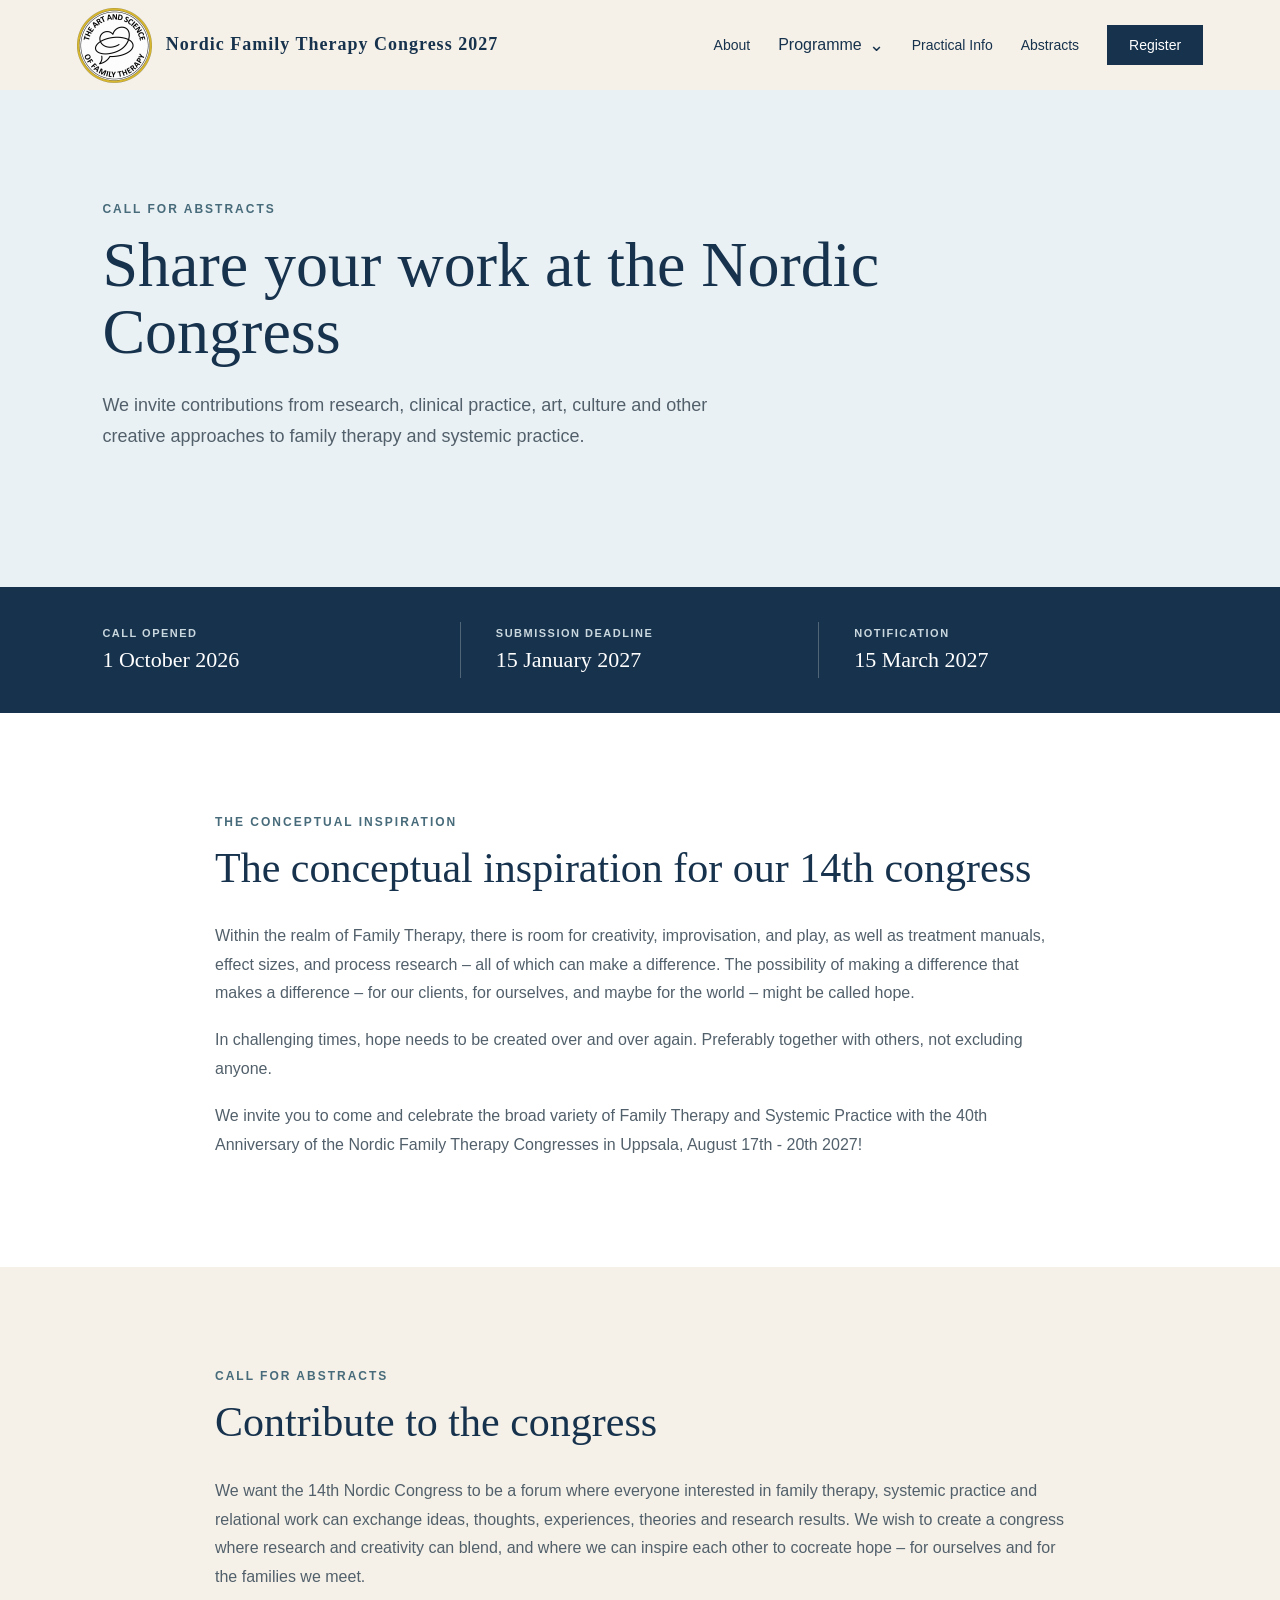
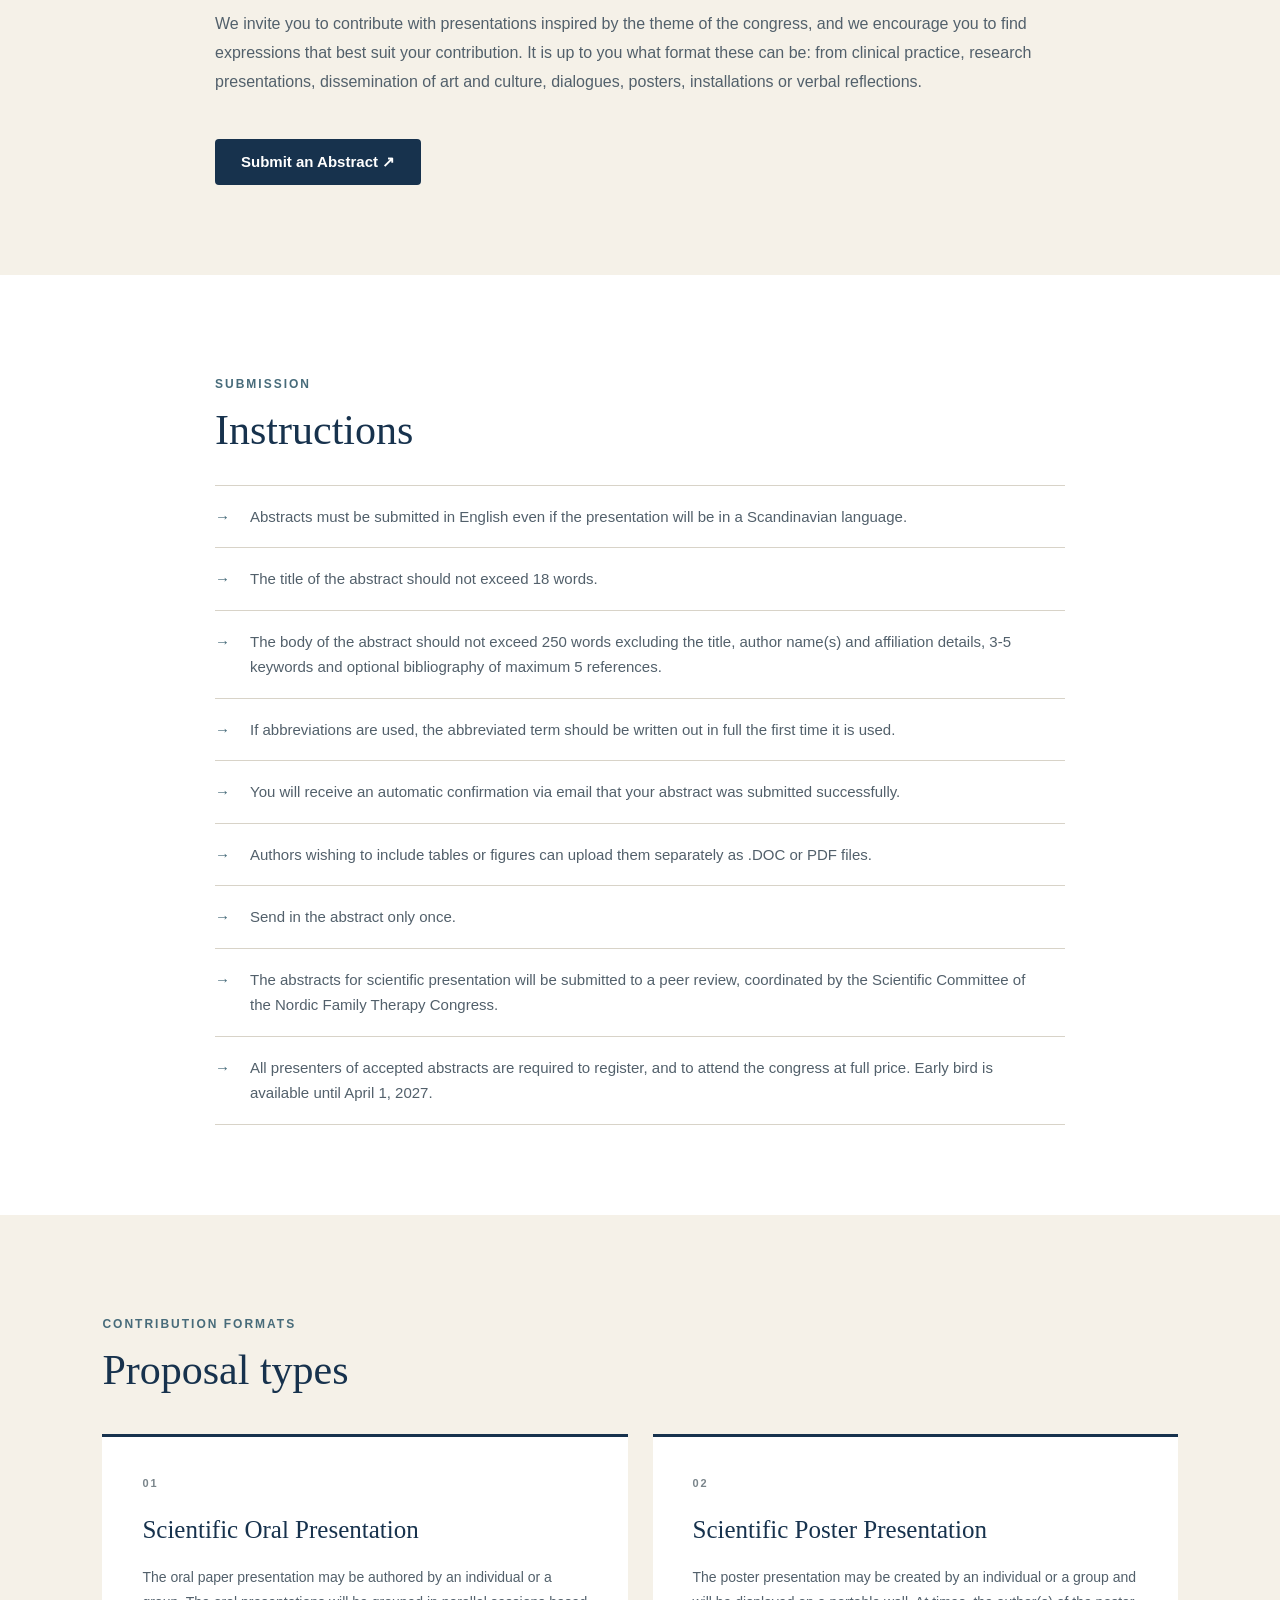
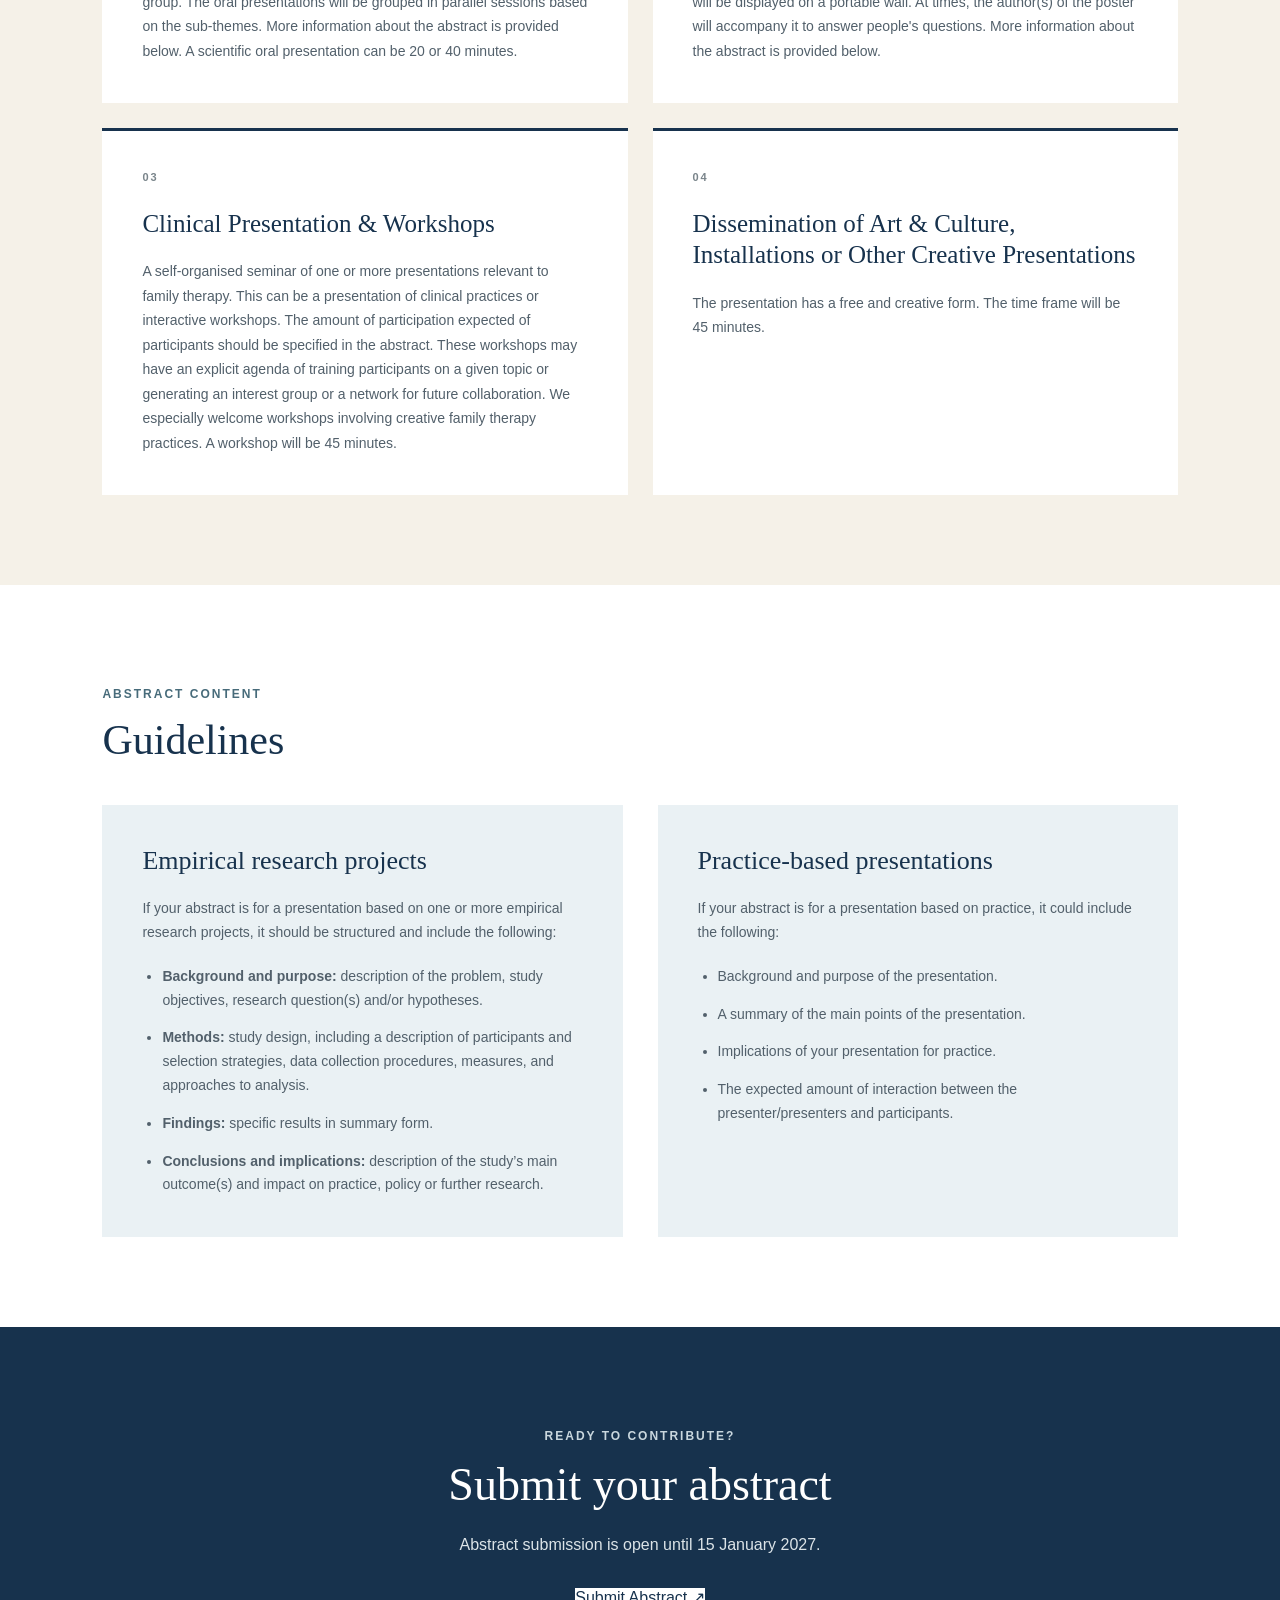
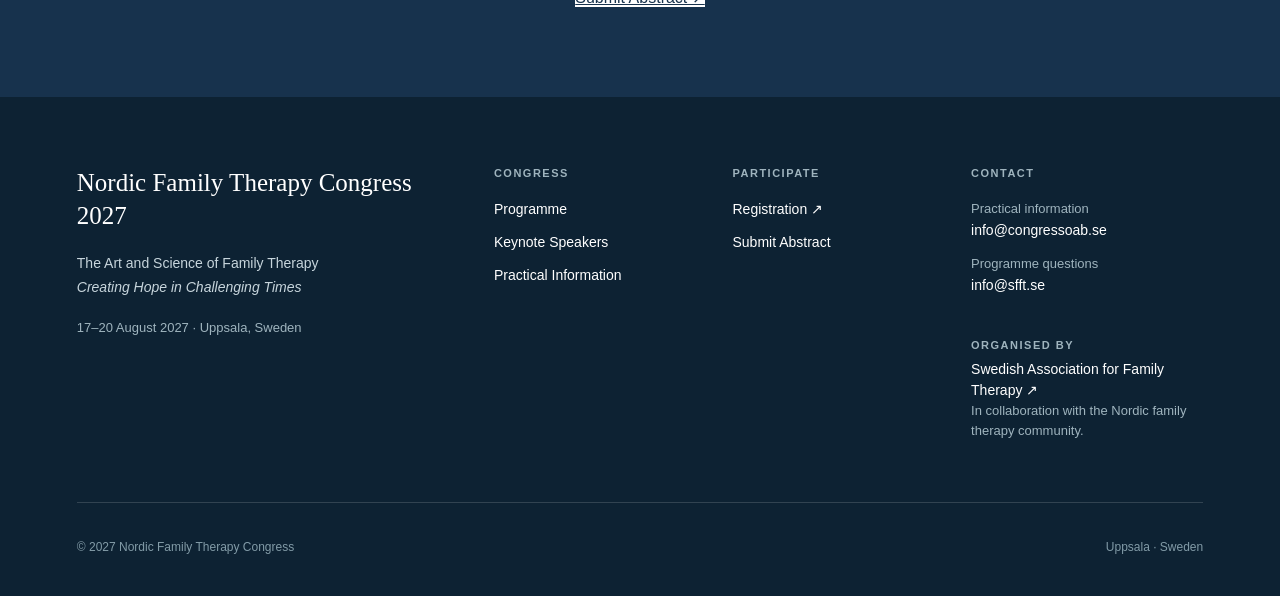
==== commit 5522b6c3: "Ändrat text i abstracts, fixat länkarna som är längre ner på index, ändrat herolänken i abstracts oc" ====
--- a/abstracts.html
+++ b/abstracts.html
@@ -73,10 +73,7 @@
             </p>
 
             <div class="abstract-hero-action">
-                <a href="https://axacoair.se/go?FrjeRPb4" class="primary-button" target="_blank"
-                    rel="noopener noreferrer">
-                    Submit Abstract ↗
-                </a>
+
             </div>
         </section>
 
@@ -157,6 +154,11 @@
                     clinical practice, research presentations, dissemination of art and
                     culture, dialogues, posters, installations or verbal reflections.
                 </p>
+
+                <a href="https://axacoair.se/go?FrjeRPb4" class="abstract-submit-button" target="_blank"
+                    rel="noopener noreferrer">
+                    Submit an Abstract ↗
+                </a>
 
             </div>
         </section>
@@ -297,8 +299,8 @@
                         <h3>Empirical research projects</h3>
 
                         <p>
-                            If your abstract is for a presentation based on one or more
-                            empirical research projects, it should include the following:
+                            If your abstract is for a presentation based on one or more empirical research projects, it
+                            should be structured and include the following:
                         </p>
 
                         <ul>
--- a/css/style.css
+++ b/css/style.css
@@ -2501,7 +2501,7 @@
     }
 }
 
-.practical-section > :not(.practical-section-heading) {
+.practical-section> :not(.practical-section-heading) {
     max-width: 1300px;
     margin-left: auto;
     margin-right: auto;
@@ -2511,4 +2511,69 @@
     display: table;
     width: fit-content;
     margin: 40px auto 0;
-}+}
+
+
+.abstract-submit-button {
+    display: inline-block;
+    margin-top: 25px;
+    padding: 14px 26px;
+
+    background-color: #17324d;
+    color: white;
+
+    font-size: 15px;
+    font-weight: bold;
+    text-decoration: none;
+
+    border-radius: 4px;
+    transition: background-color 0.2s ease;
+}
+
+.abstract-submit-button:hover {
+    background-color: #294d69;
+}
+
+
+/* KEYNOTE – GÖREL FRED */
+
+@media (min-width: 801px) {
+
+    .keynote-gorel .keynote-image {
+        min-height: 0;
+        height: 620px;
+        align-self: start;
+    }
+
+    .keynote-gorel .keynote-image img {
+        width: 100%;
+        height: 100%;
+        object-fit: cover;
+        object-position: center 25%;
+    }
+
+}
+
+
+/* KEYNOTE – TWO SPEAKERS */
+
+@media (min-width: 801px) {
+
+    .keynote-image-dual {
+        grid-template-columns: 1fr;
+        grid-template-rows: 1fr 1fr;
+        height: 1200px;
+        min-height: 0;
+        align-self: start;
+    }
+
+    .keynote-image-dual img {
+        width: 100%;
+        height: 100%;
+        min-height: 0;
+        object-fit: cover;
+        object-position: center 25%;
+    }
+
+}
+
